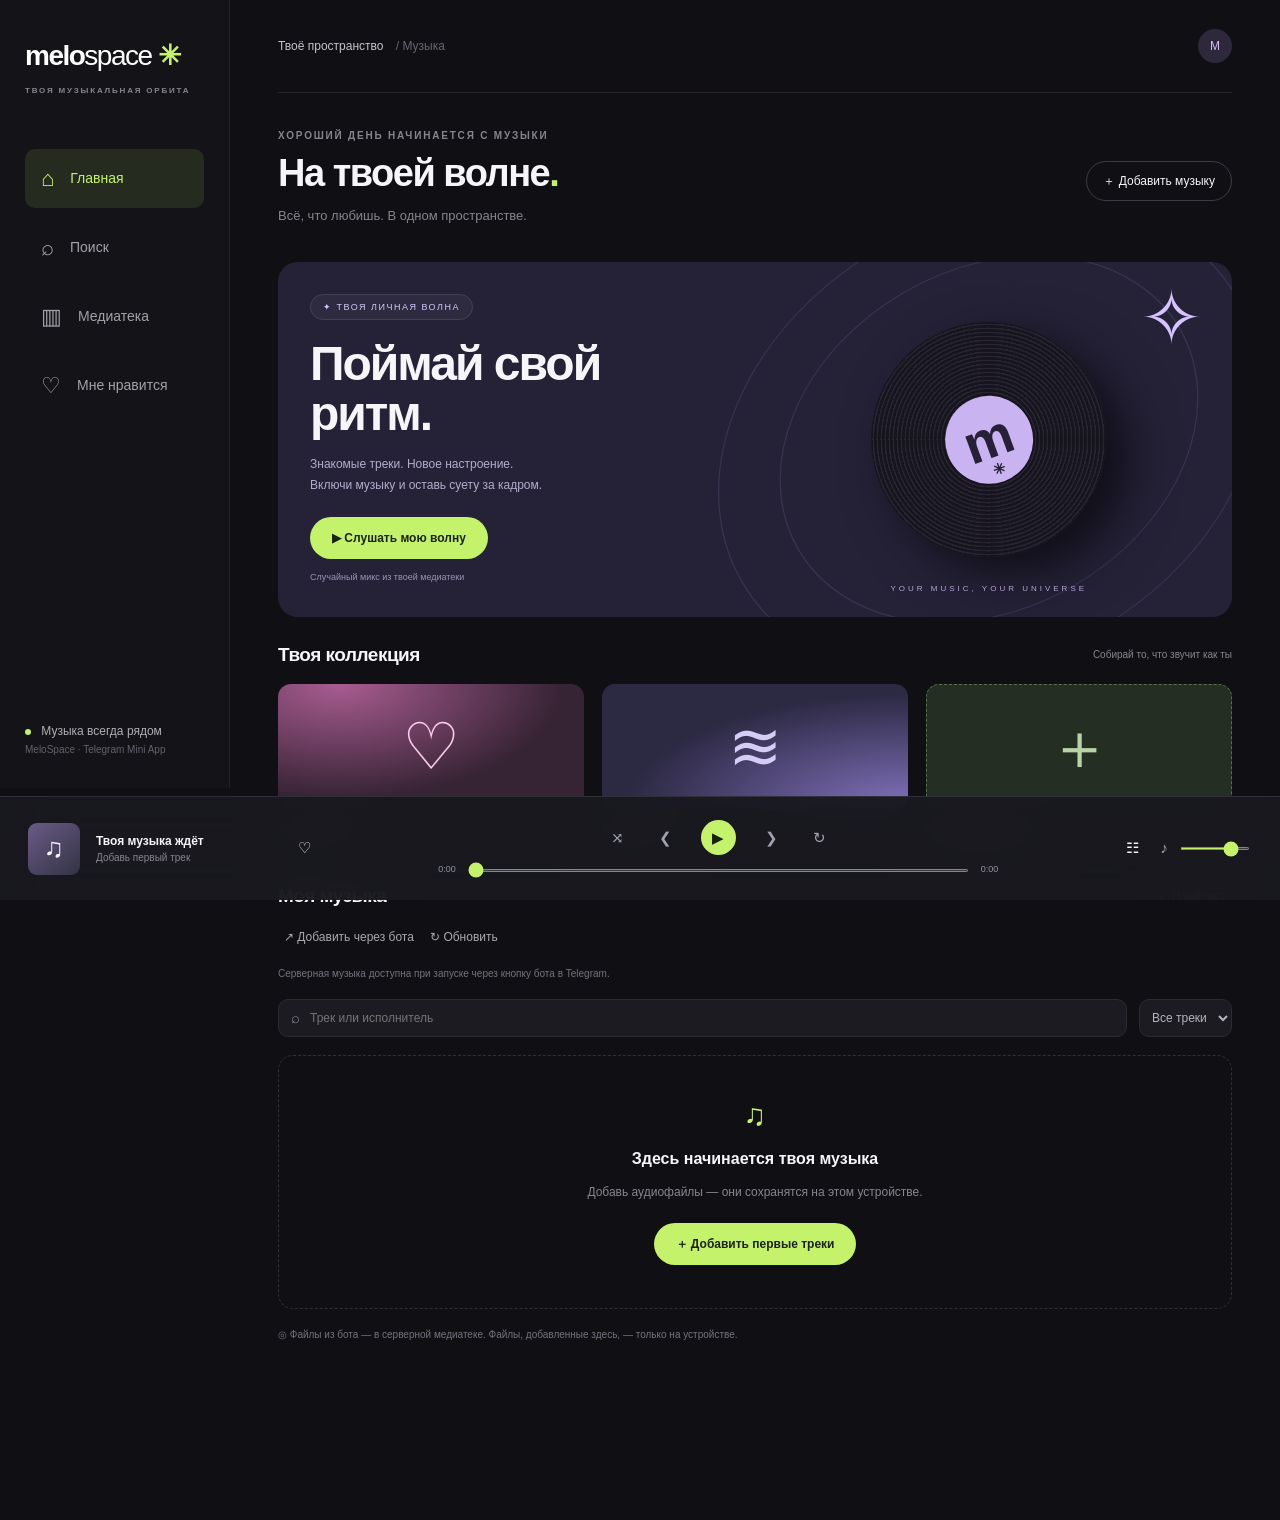
==== index.html @ 7e334933 "Synchronize Telegram music favorites and playlists across devices" ====
<!doctype html><html lang="ru"><head><meta charset="UTF-8"><meta name="viewport" content="width=device-width, initial-scale=1, viewport-fit=cover"><meta name="theme-color" content="#101014"><title>MeloSpace — твоя музыкальная орбита</title><link rel="stylesheet" href="style.css?v=2"><script src="https://telegram.org/js/telegram-web-app.js"></script></head><body>
<aside class="sidebar"><a class="logo" href="#">melo<span>space</span><i>✳</i></a><div class="label">ТВОЯ МУЗЫКАЛЬНАЯ ОРБИТА</div><nav><button data-view="home" class="selected">⌂ <span>Главная</span></button><button data-view="search">⌕ <span>Поиск</span></button><button data-view="library">▥ <span>Медиатека</span></button><button data-view="favorites">♡ <span>Мне нравится</span></button></nav><div class="side-bottom"><span class="status-dot"></span> Музыка всегда рядом<br><small>MeloSpace · Telegram Mini App</small></div></aside>
<main><header><div class="breadcrumb">Твоё пространство <span>/ Музыка</span></div><div class="avatar">M</div></header><section class="intro"><div><div class="label">ХОРОШИЙ ДЕНЬ НАЧИНАЕТСЯ С МУЗЫКИ</div><h1 id="heading">На твоей волне<span>.</span></h1><p id="subtitle">Всё, что любишь. В одном пространстве.</p></div><label class="upload file-picker">＋ Добавить музыку<input type="file" id="files" data-audio-input multiple aria-label="Добавить аудиофайлы"></label></section>
<section id="home"><div class="hero"><div class="hero-copy"><span class="pill">✦ ТВОЯ ЛИЧНАЯ ВОЛНА</span><h2>Поймай свой<br>ритм.</h2><p>Знакомые треки. Новое настроение.<br>Включи музыку и оставь суету за кадром.</p><button id="wave" class="primary">▶ Слушать мою волну</button><small>Случайный микс из твоей медиатеки</small></div><div class="orbit"><div class="ring r1"></div><div class="ring r2"></div><div class="vinyl"><div class="vinyl-label">m<span>✳</span></div></div><span class="spark">✧</span><span class="orbit-text">YOUR MUSIC, YOUR UNIVERSE</span></div></div><div class="section-heading"><h2>Твоя коллекция</h2><span>Собирай то, что звучит как ты</span></div><div class="collections"><button class="collection pink" data-view="favorites"><div class="art">♡</div><b>Мне нравится</b><small id="favCount">0 треков</small></button><button class="collection purple" data-view="library"><div class="art">≋</div><b>Моя музыка</b><small id="totalCount">0 треков</small></button><button class="collection green" id="playlistNew"><div class="art">＋</div><b>Новый плейлист</b><small>Создай своё настроение</small></button></div></section>
<section class="music-section"><div class="section-heading"><h2 id="listHeading">Моя музыка</h2><button id="newPlaylist" class="text-btn">＋ Плейлист</button></div><div class="cloud-tools"><button id="botUpload" class="text-btn">↗ Добавить через бота</button> <button id="cloudRefresh" class="text-btn">↻ Обновить</button><button id="cloudImport" class="text-btn" hidden>Перенести старые коллекции с устройства</button><p id="cloudStatus" class="local-note" role="status">Подключаем серверную медиатеку…</p></div><div class="filters"><div class="search-box">⌕ <input id="search" type="search" placeholder="Трек или исполнитель" aria-label="Поиск музыки"></div><select id="filter" aria-label="Выбрать плейлист"><option value="all">Все треки</option></select></div><div id="tracks"></div><div id="empty" class="empty"><div>♫</div><h3>Здесь начинается твоя музыка</h3><p>Добавь аудиофайлы — они сохранятся на этом устройстве.<br>Любимые треки будут ждать тебя при следующем входе.</p><label id="emptyUpload" class="primary file-picker">＋ Добавить первые треки<input type="file" id="emptyFiles" data-audio-input multiple aria-label="Добавить первые аудиофайлы"></label></div><p class="local-note">◎ Файлы из бота — в серверной медиатеке. Файлы, добавленные здесь, — только на устройстве.</p></section></main>
<footer class="player"><button id="nowCover" class="now-cover" aria-label="Открыть очередь">♫</button><div class="now-meta"><b id="nowTitle">Твоя музыка ждёт</b><small id="nowArtist">Добавь первый трек</small></div><button id="nowFav" aria-label="В избранное">♡</button><div class="playback"><div class="controls"><button id="shuffle" aria-label="Случайный порядок" aria-pressed="false">⤨</button><button id="prev" aria-label="Предыдущий трек">❮</button><button class="play" id="play" aria-label="Воспроизвести">▶</button><button id="next" aria-label="Следующий трек">❯</button><button id="repeat" aria-label="Повтор трека" aria-pressed="false">↻</button></div><div class="timeline"><span id="elapsed">0:00</span><input id="seek" type="range" min="0" max="1000" value="0" aria-label="Перемотка"><span id="duration">0:00</span></div></div><button id="queueBtn" aria-label="Очередь">☷</button><label class="volume">♪ <input id="volume" type="range" min="0" max="1" step="0.01" value="0.8" aria-label="Громкость"></label><audio id="audio" preload="metadata"></audio></footer>
<nav class="mobile-nav"><button data-view="home" class="selected">⌂<small>Главная</small></button><button data-view="search">⌕<small>Поиск</small></button><button data-view="library">▥<small>Медиатека</small></button><button data-view="favorites">♡<small>Любимое</small></button></nav>
<dialog id="playlistDialog"><form id="playlistForm"><button type="button" class="close" data-close="playlistDialog" aria-label="Закрыть">×</button><span class="label">ТВОЁ НАСТРОЕНИЕ</span><h2>Новый плейлист</h2><input id="playlistName" placeholder="Например, Ночные прогулки" maxlength="60" required><button class="primary">Создать плейлист</button></form></dialog><dialog id="queueDialog"><button class="close" data-close="queueDialog" aria-label="Закрыть">×</button><h2>Далее в очереди</h2><div id="queueList"></div></dialog><div id="toast" role="status" hidden></div><script src="app.js?v=5"></script></body></html>
---- style.css ----
:root{color-scheme:dark;--bg:#101014;--muted:#85858e;--accent:#c4f36b}*{box-sizing:border-box}body{margin:0;background:var(--bg);color:#f6f5f7;font:15px/1.5 -apple-system,BlinkMacSystemFont,'Segoe UI',sans-serif}button,input,select{font:inherit}button,a,label.upload{ -webkit-tap-highlight-color:transparent}button{cursor:pointer;color:inherit;border:0;background:none}button:focus-visible,a:focus-visible,input:focus-visible,select:focus-visible{outline:2px solid var(--accent);outline-offset:4px}button:hover{filter:brightness(1.18)}.sidebar{position:fixed;inset:0 auto 112px 0;width:230px;padding:35px 25px;background:#141418;border-right:1px solid #242429}.logo{font-size:28px;font-weight:800;letter-spacing:-1.5px;color:#fff;text-decoration:none}.logo span{font-weight:400}.logo i{color:var(--accent);font-style:normal;margin-left:6px}.label{font-size:10px;letter-spacing:1.8px;color:var(--muted);font-weight:600}.sidebar>.label{font-size:8px;margin-top:8px}.sidebar nav{margin-top:52px;display:grid;gap:10px}.sidebar nav button{text-align:left;display:flex;align-items:center;gap:16px;padding:13px 16px;border-radius:10px;color:#a2a2aa;font-size:22px}.sidebar nav button span{font-size:14px}.sidebar nav button.selected{background:#262b20;color:var(--accent)}.side-bottom{position:absolute;bottom:30px;font-size:12px;color:#afafb6}.side-bottom small{color:#62626d;font-size:10px}.status-dot{display:inline-block;width:6px;height:6px;border-radius:50%;background:var(--accent);margin-right:7px}main{margin-left:230px;padding:0 48px 160px;max-width:1550px}header{height:93px;display:flex;align-items:center;justify-content:space-between;border-bottom:1px solid #25252b}.breadcrumb{font-size:12px;color:#c4c4cc}.breadcrumb span{color:#666672;margin-left:9px}.avatar{display:grid;place-items:center;background:#2e283c;color:#dbbdf6;width:34px;height:34px;border-radius:50%;font-size:12px}.intro{display:flex;justify-content:space-between;align-items:center;margin:35px 0 28px}h1{font-size:38px;letter-spacing:-1.5px;margin:8px 0 5px;line-height:1.2}h1 span{color:var(--accent)}p{color:var(--muted)}.intro p{margin:9px 0;font-size:13px}.upload{padding:10px 16px;border:1px solid #3c3c45;border-radius:24px;font-size:12px;cursor:pointer;white-space:nowrap}.hero{min-height:325px;border-radius:20px;background:#252238;position:relative;overflow:hidden;display:flex}.hero-copy{padding:32px;position:relative;z-index:1}.pill{font-size:9px;letter-spacing:1.5px;color:#d3c7f8;background:#ffffff0a;border:1px solid #ffffff19;border-radius:20px;padding:7px 12px}h2{font-size:21px;letter-spacing:-.5px}.hero h2{font-size:48px;line-height:1.05;margin:22px 0 15px;letter-spacing:-2px}.hero p{font-size:12px;line-height:1.7;color:#b3adcb;margin-bottom:22px}.primary{border-radius:24px;background:var(--accent);color:#1b2211;padding:12px 22px;font-size:12px;font-weight:700}.hero small{display:block;margin-top:12px;font-size:9px;color:#9b94b1}.orbit{position:absolute;right:3%;top:0;height:100%;width:45%;display:grid;place-items:center}.ring{position:absolute;width:340px;height:340px;border:1px solid #b5a6dd22;border-radius:50%;transform:rotate(-30deg) scaleX(1.3)}.r2{width:440px;height:440px}.vinyl{width:235px;height:235px;border-radius:50%;background:repeating-radial-gradient(circle,#16151d 0 2px,#282433 3px 4px);box-shadow:15px 24px 50px #0009;display:grid;place-items:center;transform:rotate(-20deg)}.vinyl-label{background:#c9b4f1;width:88px;height:88px;border-radius:50%;color:#272036;font-size:55px;display:grid;place-items:center;font-weight:800;position:relative}.vinyl-label span{position:absolute;font-size:15px;bottom:1px}.spark{position:absolute;font-size:75px;right:0;top:0;color:#d7c4ff}.orbit-text{position:absolute;bottom:22px;font-size:8px;letter-spacing:3px;color:#b6a5d4}.section-heading{display:flex;justify-content:space-between;align-items:center;margin:24px 0 15px}.section-heading h2{margin:0;font-size:19px}.section-heading>span{font-size:10px;color:var(--muted)}.collections{display:grid;grid-template-columns:repeat(3,1fr);gap:18px}.collection{text-align:left;padding:0}.art{height:125px;border-radius:13px;display:grid;place-items:center;font-size:65px;margin-bottom:10px;overflow:hidden;position:relative}.pink .art{background:radial-gradient(ellipse at 20% 0%,#a85c91,transparent 65%),#362334;color:#f9cce7}.purple .art{background:radial-gradient(ellipse at 100% 100%,#8272be,transparent 65%),#2c2943;color:#d6cdf7}.green .art{background:#242e23;color:#b9d3a5;border:1px dashed #59724a}.collection b,.collection small{display:block}.collection b{font-size:13px}.collection small{color:var(--muted);font-size:10px;margin-top:4px}.filters{display:flex;gap:12px;margin:18px 0}.search-box{display:flex;align-items:center;gap:8px;background:#1b1b21;border:1px solid #2b2b33;border-radius:10px;padding:7px 12px;flex:1;color:#858590}.search-box input{background:none;border:0;color:#fff;width:100%;outline:none;font-size:12px}select{background:#1b1b21;border:1px solid #2b2b33;border-radius:10px;padding:8px;color:#b4b4be;font-size:12px;max-width:180px}.track{display:flex;gap:13px;align-items:center;padding:10px 7px;border-bottom:1px solid #ffffff07}.track.active{background:#c4f30b09;border-radius:10px}.track.active .track-title{color:var(--accent)}.cover{width:40px;height:40px;border-radius:8px;background:linear-gradient(135deg,#655280,#333540);display:grid;place-items:center;flex-shrink:0}.track-info{flex:1;min-width:0;text-align:left}.track-title{display:block;white-space:nowrap;text-overflow:ellipsis;overflow:hidden;font-size:13px}.track-info small{font-size:11px;color:var(--muted)}.track button{padding:5px}.track select{max-width:120px;font-size:10px}.liked{color:var(--accent)!important}.empty{text-align:center;padding:36px 10px;border:1px dashed #303039;border-radius:15px;margin-top:15px}.empty>div{font-size:30px;color:var(--accent)}.empty h3{font-size:16px;margin:10px 0}.empty p{font-size:12px}.empty .primary{margin-top:10px}.local-note{font-size:10px;color:#73737f;margin:18px 0}.text-btn{font-size:12px;color:#aaa}.player{position:fixed;bottom:0;left:0;right:0;min-height:104px;background:#19191fef;backdrop-filter:blur(20px);border-top:1px solid #303038;display:flex;align-items:center;gap:16px;padding:15px 28px;z-index:5}.now-cover{width:52px;height:52px;background:linear-gradient(140deg,#6b5b87,#323344);border-radius:9px;font-size:27px}.now-meta{width:180px;min-width:0}.now-meta b,.now-meta small{display:block;white-space:nowrap;overflow:hidden;text-overflow:ellipsis}.now-meta b{font-size:12px}.now-meta small{font-size:10px;color:var(--muted)}.playback{max-width:560px;flex:1;margin:auto}.controls{display:flex;align-items:center;justify-content:center;gap:23px}.controls button{color:#a1a1ae}.controls .play{width:35px;height:35px;border-radius:50%;background:var(--accent);color:#17200c;font-size:15px}.timeline{display:flex;gap:10px;align-items:center;margin-top:8px;font-size:9px;color:#93939f}input[type=range]{accent-color:var(--accent);height:3px;cursor:pointer}.timeline input{flex:1;width:100%}.volume{display:flex;gap:10px;align-items:center;color:#aaa}.volume input{width:70px}.mobile-nav{display:none}dialog{border:1px solid #41414b;border-radius:20px;padding:30px;background:#202027;color:#fff;width:min(440px,90vw)}dialog::backdrop{background:#0009;backdrop-filter:blur(5px)}dialog input{background:#141419;border:1px solid #444451;color:#fff;padding:13px;border-radius:10px;width:100%;margin:5px 0 22px}dialog .primary{width:100%}.close{position:absolute;right:14px;top:10px;font-size:25px}#queueList{max-height:55vh;overflow:auto}#toast{position:fixed;bottom:125px;left:50%;transform:translateX(-50%);border:1px solid #4d4d5c;background:#30303b;padding:12px 20px;border-radius:12px;z-index:20;font-size:12px;width:max-content;max-width:90vw} [hidden]{display:none!important}
@media(min-width:1400px){main{margin:auto;padding-left:280px}}@media(max-width:1050px){.sidebar{width:190px;padding:28px 18px}main{margin-left:190px;padding:0 28px 150px}.volume{display:none}.now-meta{width:145px}.orbit{right:-3%}.vinyl{width:190px;height:190px}.hero-copy{padding:27px}.hero h2{font-size:42px}.section-heading>span{display:none}}
@media(max-width:700px){.sidebar{display:none}main{margin:0;padding:0 20px 205px}header{height:65px}.breadcrumb{font-size:11px}.intro{margin:27px 0 23px;flex-wrap:wrap;gap:15px}.intro .label{font-size:8px;letter-spacing:1px}h1{font-size:32px}.intro p{font-size:12px}.upload{font-size:11px;padding:8px 14px}.hero{min-height:310px}.hero-copy{padding:24px;max-width:80%}.hero h2{font-size:42px}.hero p{font-size:11px;max-width:210px}.orbit{right:-65px;top:4px;width:55%;opacity:.6}.vinyl{width:165px;height:165px}.vinyl-label{width:65px;height:65px;font-size:42px}.ring{width:245px;height:245px}.r2{width:310px;height:310px}.spark{font-size:50px;right:30px}.orbit-text{display:none}.collections{gap:12px}.art{height:100px;font-size:49px}.collection b{font-size:11px}.collection small{font-size:9px}.section-heading h2{font-size:18px}.player{bottom:calc(60px + env(safe-area-inset-bottom));min-height:78px;padding:10px 15px;gap:10px;flex-wrap:wrap}.now-cover{width:41px;height:41px;font-size:23px}.now-meta{flex:1;width:auto}.playback{flex:0;margin:0}.controls{gap:0}.controls #prev,.controls #shuffle,.controls #repeat{display:none}.controls #next{padding-left:14px}.timeline{position:absolute;bottom:2px;left:0;right:0;margin:0}.timeline span{display:none}.timeline input{margin:0;height:2px}.mobile-nav{display:flex;position:fixed;bottom:0;left:0;right:0;height:calc(60px + env(safe-area-inset-bottom));padding-bottom:env(safe-area-inset-bottom);background:#141418;z-index:6;justify-content:space-around;border-top:1px solid #303038}.mobile-nav button{font-size:23px;color:#7e7e8a;flex:1;line-height:1.1}.mobile-nav small{display:block;font-size:9px;margin-top:5px}.mobile-nav .selected{color:var(--accent)}#queueBtn{font-size:23px}#toast{bottom:155px}.track select{width:75px}.track{gap:9px}.track-title{font-size:12px}.track-info small{font-size:10px}.filters select{max-width:130px}.local-note{font-size:9px}}

/* Native file controls stay interactive inside Telegram WebViews. */
.file-picker{position:relative;display:inline-block;overflow:hidden;cursor:pointer}.file-picker input[type=file]{position:absolute;inset:0;width:100%;height:100%;opacity:0;cursor:pointer;z-index:2;margin:0}.file-picker:focus-within{outline:2px solid var(--accent);outline-offset:4px}
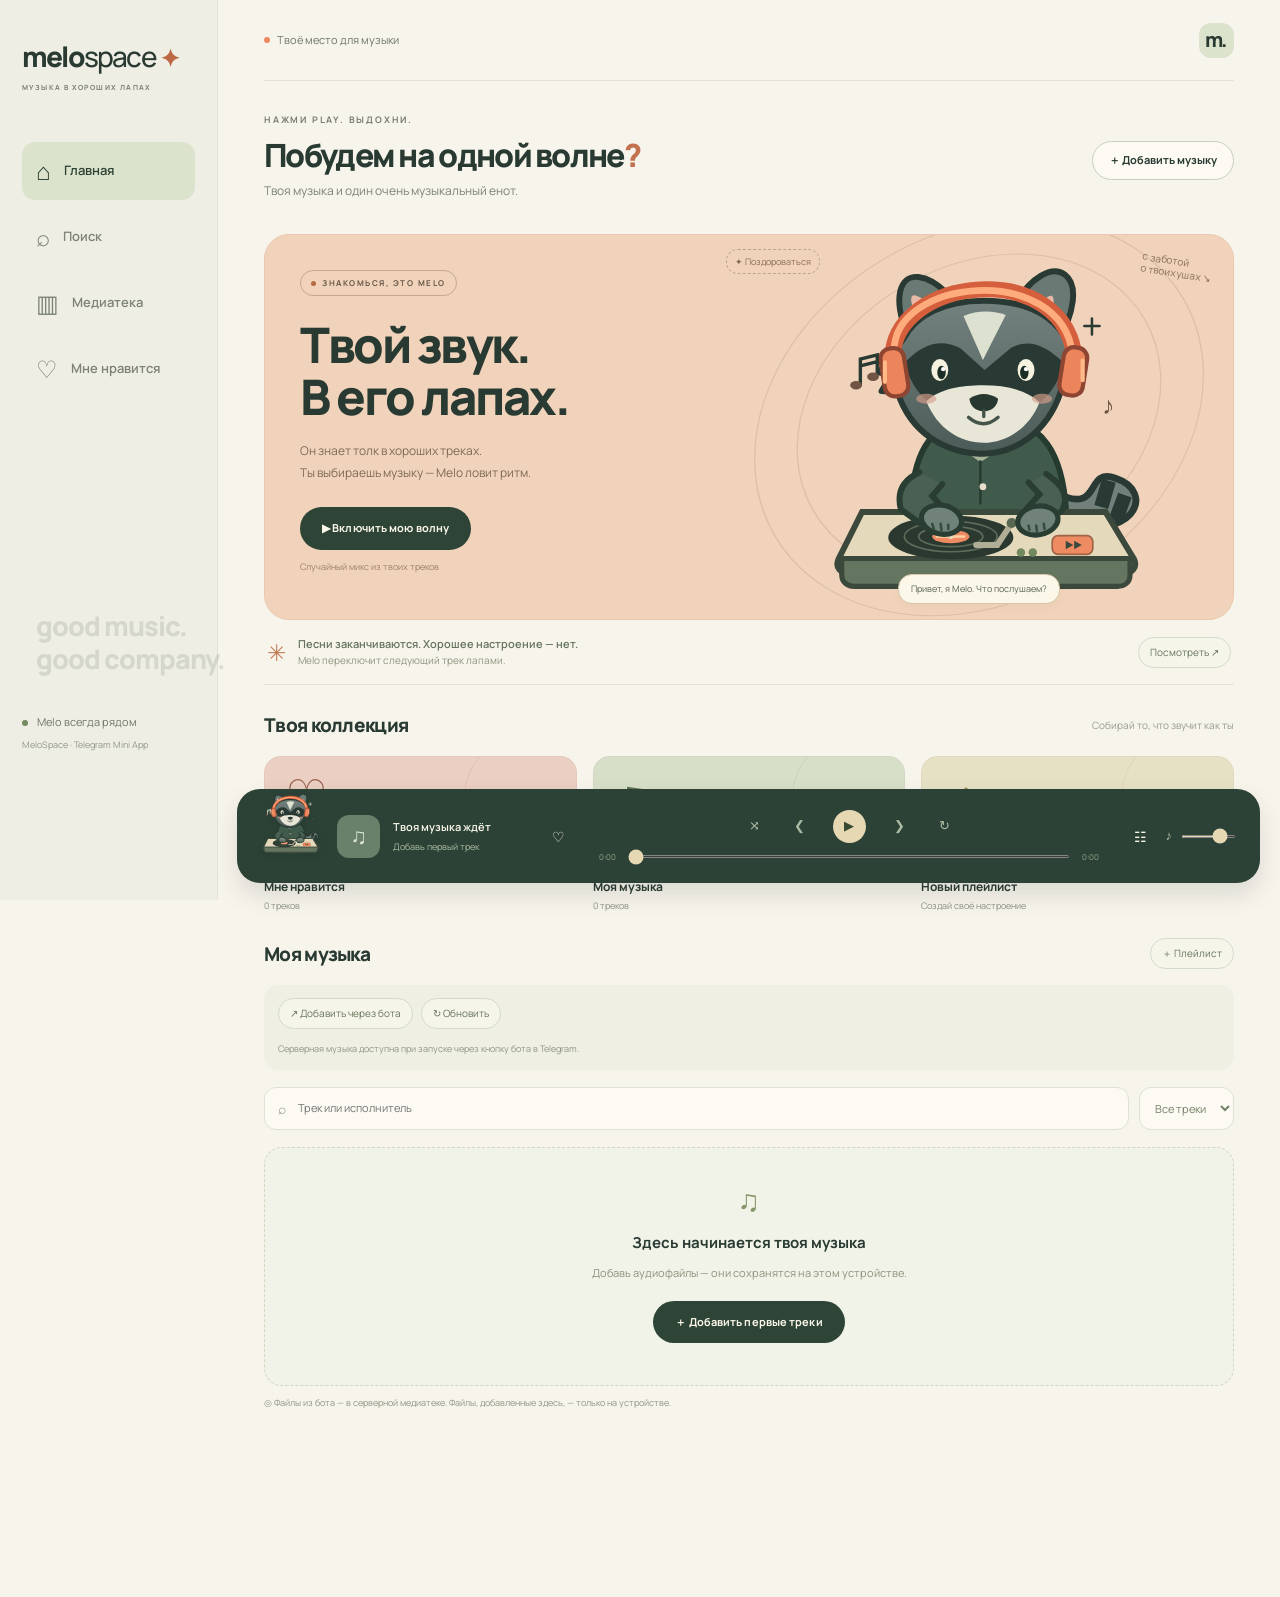
==== commit 543cb814: "Redesign MeloSpace with animated Melo raccoon and paw-controlled track transitions" ====
--- a/index.html
+++ b/index.html
@@ -1,8 +1,60 @@
-<!doctype html><html lang="ru"><head><meta charset="UTF-8"><meta name="viewport" content="width=device-width, initial-scale=1, viewport-fit=cover"><meta name="theme-color" content="#101014"><title>MeloSpace — твоя музыкальная орбита</title><link rel="stylesheet" href="style.css?v=2"><script src="https://telegram.org/js/telegram-web-app.js"></script></head><body>
-<aside class="sidebar"><a class="logo" href="#">melo<span>space</span><i>✳</i></a><div class="label">ТВОЯ МУЗЫКАЛЬНАЯ ОРБИТА</div><nav><button data-view="home" class="selected">⌂ <span>Главная</span></button><button data-view="search">⌕ <span>Поиск</span></button><button data-view="library">▥ <span>Медиатека</span></button><button data-view="favorites">♡ <span>Мне нравится</span></button></nav><div class="side-bottom"><span class="status-dot"></span> Музыка всегда рядом<br><small>MeloSpace · Telegram Mini App</small></div></aside>
-<main><header><div class="breadcrumb">Твоё пространство <span>/ Музыка</span></div><div class="avatar">M</div></header><section class="intro"><div><div class="label">ХОРОШИЙ ДЕНЬ НАЧИНАЕТСЯ С МУЗЫКИ</div><h1 id="heading">На твоей волне<span>.</span></h1><p id="subtitle">Всё, что любишь. В одном пространстве.</p></div><label class="upload file-picker">＋ Добавить музыку<input type="file" id="files" data-audio-input multiple aria-label="Добавить аудиофайлы"></label></section>
-<section id="home"><div class="hero"><div class="hero-copy"><span class="pill">✦ ТВОЯ ЛИЧНАЯ ВОЛНА</span><h2>Поймай свой<br>ритм.</h2><p>Знакомые треки. Новое настроение.<br>Включи музыку и оставь суету за кадром.</p><button id="wave" class="primary">▶ Слушать мою волну</button><small>Случайный микс из твоей медиатеки</small></div><div class="orbit"><div class="ring r1"></div><div class="ring r2"></div><div class="vinyl"><div class="vinyl-label">m<span>✳</span></div></div><span class="spark">✧</span><span class="orbit-text">YOUR MUSIC, YOUR UNIVERSE</span></div></div><div class="section-heading"><h2>Твоя коллекция</h2><span>Собирай то, что звучит как ты</span></div><div class="collections"><button class="collection pink" data-view="favorites"><div class="art">♡</div><b>Мне нравится</b><small id="favCount">0 треков</small></button><button class="collection purple" data-view="library"><div class="art">≋</div><b>Моя музыка</b><small id="totalCount">0 треков</small></button><button class="collection green" id="playlistNew"><div class="art">＋</div><b>Новый плейлист</b><small>Создай своё настроение</small></button></div></section>
+<!doctype html><html lang="ru"><head><meta charset="UTF-8"><meta name="viewport" content="width=device-width, initial-scale=1, viewport-fit=cover"><meta name="theme-color" content="#f7f4ec"><title>MeloSpace — музыка с Melo</title><link rel="stylesheet" href="style.css?v=6"><script src="https://telegram.org/js/telegram-web-app.js"></script></head><body>
+<aside class="sidebar"><a class="logo" href="#">melo<span>space</span><i>✦</i></a><div class="label">МУЗЫКА В ХОРОШИХ ЛАПАХ</div><nav><button data-view="home" class="selected">⌂ <span>Главная</span></button><button data-view="search">⌕ <span>Поиск</span></button><button data-view="library">▥ <span>Медиатека</span></button><button data-view="favorites">♡ <span>Мне нравится</span></button></nav><div class="side-bottom"><span class="status-dot"></span> Melo всегда рядом<br><small>MeloSpace · Telegram Mini App</small></div></aside>
+<main><header><div class="breadcrumb"><span class="header-dot"></span> Твоё место для музыки</div><div class="avatar" title="MeloSpace">m.</div></header><section class="intro"><div><div class="label">НАЖМИ PLAY. ВЫДОХНИ.</div><h1 id="heading">Побудем на одной волне<span>?</span></h1><p id="subtitle">Твоя музыка и один очень музыкальный енот.</p></div><label class="upload file-picker">＋ Добавить музыку<input type="file" id="files" data-audio-input multiple aria-label="Добавить аудиофайлы"></label></section>
+<section id="home"><div class="hero"><div class="hero-copy"><span class="pill"><span class="live-dot"></span> ЗНАКОМЬСЯ, ЭТО MELO</span><h2>Твой звук.<br>В его лапах.</h2><p>Он знает толк в хороших треках.<br>Ты выбираешь музыку — Melo ловит ритм.</p><button id="wave" class="primary">▶ Включить мою волну</button><small>Случайный микс из твоих треков</small></div><div class="melo-scene"><div class="scene-orbit orbit-one"></div><div class="scene-orbit orbit-two"></div><span class="scene-sticker">с заботой<br>о твоих ушах ↘</span><svg xmlns="http://www.w3.org/2000/svg" viewBox="0 0 480 420" class="melo-illustration" role="img" aria-label="Енот Melo в наушниках за музыкальным пультом">
+<defs><linearGradient id="meloCoat" x2="0" y2="1"><stop stop-color="#74827f"/><stop offset="1" stop-color="#4b5b58"/></linearGradient></defs>
+<ellipse cx="254" cy="388" rx="168" ry="16" fill="#c8997c" opacity=".24"/>
+<g class="melo-tail"><path d="M329 320C423 350 450 286 401 270C362 256 388 318 326 285" fill="#71807b" stroke="#293a35" stroke-width="8"/><path d="M393 273l-9 31m28-14l-11 30m-21-10l-3 23" stroke="#293a35" stroke-width="17"/></g>
+<path d="M159 323c-2-77 19-125 85-126 73-1 98 46 99 129" fill="#405b4c" stroke="#263b30" stroke-width="7"/><path d="M208 224l33 24 39-26" fill="none" stroke="#a6b49a" stroke-width="5"/><path d="M241 249v52" stroke="#263b30" stroke-width="3"/><circle cx="244" cy="280" r="4" fill="#e7dfcb"/>
+<g class="melo-head">
+<path d="M160 112c-27-56-13-83 8-80 26 3 48 37 48 37m64-1c19-36 46-50 61-39 16 12 12 45-10 83" fill="#697a74" stroke="#293a35" stroke-width="7"/><path d="M169 86c-14-28-11-34-4-32 10 3 19 12 25 24m111 0c13-20 24-28 26-22 3 9-3 24-9 35" fill="#e8b9a7"/>
+<path d="M150 105c15-28 48-45 95-45 51 0 84 18 100 50l16 34-16 3 12 19-21 2c-17 50-55 72-91 73-47 0-87-26-102-73l-19-1 12-20-15-2z" fill="url(#meloCoat)" stroke="#293a35" stroke-width="7" stroke-linejoin="round"/>
+<path d="M151 134c20-22 42-30 66-18l29 26 31-26c21-12 42-3 63 18-12 43-42 66-95 67-49 0-81-23-94-67" fill="#293a35"/>
+<path d="M221 78l23 52 27-53c-14-6-34-6-50 1" fill="#dde1cf"/>
+<path d="M177 179c16-15 41-19 67-19s51 5 67 20c-12 31-40 48-66 48-29 0-55-17-68-49" fill="#e7e6d7"/>
+<g class="melo-eyes"><ellipse cx="193" cy="142" rx="10" ry="13" fill="#f5f2df"/><ellipse cx="295" cy="142" rx="10" ry="13" fill="#f5f2df"/><ellipse cx="195" cy="145" rx="5" ry="8" fill="#1c2d26"/><ellipse cx="293" cy="145" rx="5" ry="8" fill="#1c2d26"/><circle cx="197" cy="141" r="2.5" fill="white"/><circle cx="295" cy="141" r="2.5" fill="white"/></g>
+<path d="M228 176q17-11 34 0-2 14-17 15-15-1-17-15" fill="#263830"/><path d="M245 190v7m-18 1q18 15 35 0" fill="none" stroke="#46554b" stroke-width="4" stroke-linecap="round"/><ellipse cx="177" cy="176" rx="12" ry="6" fill="#d79e8b" opacity=".65"/><ellipse cx="314" cy="176" rx="12" ry="6" fill="#d79e8b" opacity=".65"/>
+<path d="M137 133c-5-104 209-126 216 0" fill="none" stroke="#d55e3c" stroke-width="19"/><path d="M139 123c-5-91 198-109 211 0" fill="none" stroke="#ffac7d" stroke-width="8"/><rect x="125" y="116" width="28" height="57" rx="12" fill="#ec855b" stroke="#8e4532" stroke-width="5" transform="rotate(-9 140 143)"/><rect x="337" y="115" width="28" height="57" rx="12" fill="#ec855b" stroke="#8e4532" stroke-width="5" transform="rotate(9 350 143)"/>
+<path d="M128 133v23m234-25v23" stroke="#ffba87" stroke-width="5" stroke-linecap="round"/>
+</g>
+<path d="M101 310h288l34 56c4 9-2 17-14 17H87c-12 0-18-8-14-17z" fill="#e5d9bb" stroke="#3b493c" stroke-width="7"/>
+<path d="M77 365h341v20c0 8-6 13-15 13H92c-8 0-15-5-15-13z" fill="#647660" stroke="#3b493c" stroke-width="6"/>
+<ellipse cx="206" cy="340" rx="74" ry="26" fill="#2a3830"/><ellipse cx="206" cy="339" rx="55" ry="18" fill="none" stroke="#5d6d5a" stroke-width="2"/><ellipse cx="206" cy="339" rx="38" ry="12" fill="none" stroke="#5d6d5a" stroke-width="2"/><g class="melo-record"><ellipse cx="206" cy="339" rx="22" ry="8" fill="#ee8b63"/><path d="M188 339h35" stroke="#ffd0a1" stroke-width="3"/><circle cx="206" cy="339" r="3" fill="#e5d9bb"/></g>
+<path d="M277 325l-16 24h-25" stroke="#b2ad95" stroke-width="7" fill="none" stroke-linecap="round"/><circle cx="278" cy="323" r="6" fill="#596951"/>
+<g class="melo-deck-button"><rect x="326" y="338" width="48" height="22" rx="7" fill="#ee8b63" stroke="#9d6445" stroke-width="2"/><path d="M342 344l9 5-9 5zm10 0l9 5-9 5z" fill="#3b493c"/></g>
+<circle cx="303" cy="358" r="5" fill="#71895d"/><circle cx="289" cy="358" r="5" fill="#71895d"/>
+<g class="melo-paw melo-paw-left"><path d="M169 263q-30 14-22 44l31 22 26-16-20-22 12-14" fill="#4a6054" stroke="#293d32" stroke-width="7" stroke-linecap="round"/><ellipse cx="195" cy="319" rx="24" ry="17" transform="rotate(12 195 319)" fill="#71827a" stroke="#293d32" stroke-width="6"/><path d="M184 324l2 6m8-6l1 8m8-7v5" stroke="#374b3e" stroke-width="3" stroke-linecap="round"/></g>
+<g class="melo-paw melo-paw-right"><path d="M319 265q32 21 18 44l-21 14-21-16 16-18-13-14" fill="#4a6054" stroke="#293d32" stroke-width="7" stroke-linecap="round"/><ellipse cx="309" cy="320" rx="24" ry="17" transform="rotate(-10 309 320)" fill="#71827a" stroke="#293d32" stroke-width="6"/><path d="M298 326l1 5m8-5l1 7m8-9l1 6" stroke="#374b3e" stroke-width="3" stroke-linecap="round"/></g>
+<g class="melo-notes" fill="#715544"><path d="M99 159v-30l20-5v24m-20-11l20-5" fill="none" stroke="currentColor" stroke-width="4"/><ellipse cx="94" cy="160" rx="7" ry="5"/><ellipse cx="114" cy="150" rx="7" ry="5"/><text x="385" y="194" font-size="29">♪</text><path d="M373 81v19m-9-10h18" stroke="currentColor" stroke-width="3" stroke-linecap="round"/></g>
+</svg>
+<div class="melo-speech" id="meloSpeech" role="status">Привет, я Melo. Что послушаем?</div><button class="meet-melo" id="meetMelo" aria-label="Познакомиться с Melo">✦ Поздороваться</button></div></div><div class="melo-tip"><span>✳</span><p><b>Песни заканчиваются. Хорошее настроение — нет.</b> Melo переключит следующий трек лапами.</p><button id="demoMelo" class="text-btn">Посмотреть ↗</button></div><div class="section-heading"><h2>Твоя коллекция</h2><span>Собирай то, что звучит как ты</span></div><div class="collections"><button class="collection pink" data-view="favorites"><div class="art"><span>♡</span><i>в самое сердечко</i></div><b>Мне нравится</b><small id="favCount">0 треков</small></button><button class="collection purple" data-view="library"><div class="art"><span>♫</span><i>твоя личная коллекция</i></div><b>Моя музыка</b><small id="totalCount">0 треков</small></button><button class="collection green" id="playlistNew"><div class="art"><span>＋</span><i>под любое настроение</i></div><b>Новый плейлист</b><small>Создай своё настроение</small></button></div></section>
 <section class="music-section"><div class="section-heading"><h2 id="listHeading">Моя музыка</h2><button id="newPlaylist" class="text-btn">＋ Плейлист</button></div><div class="cloud-tools"><button id="botUpload" class="text-btn">↗ Добавить через бота</button> <button id="cloudRefresh" class="text-btn">↻ Обновить</button><button id="cloudImport" class="text-btn" hidden>Перенести старые коллекции с устройства</button><p id="cloudStatus" class="local-note" role="status">Подключаем серверную медиатеку…</p></div><div class="filters"><div class="search-box">⌕ <input id="search" type="search" placeholder="Трек или исполнитель" aria-label="Поиск музыки"></div><select id="filter" aria-label="Выбрать плейлист"><option value="all">Все треки</option></select></div><div id="tracks"></div><div id="empty" class="empty"><div>♫</div><h3>Здесь начинается твоя музыка</h3><p>Добавь аудиофайлы — они сохранятся на этом устройстве.<br>Любимые треки будут ждать тебя при следующем входе.</p><label id="emptyUpload" class="primary file-picker">＋ Добавить первые треки<input type="file" id="emptyFiles" data-audio-input multiple aria-label="Добавить первые аудиофайлы"></label></div><p class="local-note">◎ Файлы из бота — в серверной медиатеке. Файлы, добавленные здесь, — только на устройстве.</p></section></main>
-<footer class="player"><button id="nowCover" class="now-cover" aria-label="Открыть очередь">♫</button><div class="now-meta"><b id="nowTitle">Твоя музыка ждёт</b><small id="nowArtist">Добавь первый трек</small></div><button id="nowFav" aria-label="В избранное">♡</button><div class="playback"><div class="controls"><button id="shuffle" aria-label="Случайный порядок" aria-pressed="false">⤨</button><button id="prev" aria-label="Предыдущий трек">❮</button><button class="play" id="play" aria-label="Воспроизвести">▶</button><button id="next" aria-label="Следующий трек">❯</button><button id="repeat" aria-label="Повтор трека" aria-pressed="false">↻</button></div><div class="timeline"><span id="elapsed">0:00</span><input id="seek" type="range" min="0" max="1000" value="0" aria-label="Перемотка"><span id="duration">0:00</span></div></div><button id="queueBtn" aria-label="Очередь">☷</button><label class="volume">♪ <input id="volume" type="range" min="0" max="1" step="0.01" value="0.8" aria-label="Громкость"></label><audio id="audio" preload="metadata"></audio></footer>
+<footer class="player"><div class="player-melo" aria-hidden="true"><svg xmlns="http://www.w3.org/2000/svg" viewBox="0 0 480 420" class="melo-illustration" role="img" aria-label="Енот Melo в наушниках за музыкальным пультом">
+<defs><linearGradient id="meloCoatMini" x2="0" y2="1"><stop stop-color="#74827f"/><stop offset="1" stop-color="#4b5b58"/></linearGradient></defs>
+<ellipse cx="254" cy="388" rx="168" ry="16" fill="#c8997c" opacity=".24"/>
+<g class="melo-tail"><path d="M329 320C423 350 450 286 401 270C362 256 388 318 326 285" fill="#71807b" stroke="#293a35" stroke-width="8"/><path d="M393 273l-9 31m28-14l-11 30m-21-10l-3 23" stroke="#293a35" stroke-width="17"/></g>
+<path d="M159 323c-2-77 19-125 85-126 73-1 98 46 99 129" fill="#405b4c" stroke="#263b30" stroke-width="7"/><path d="M208 224l33 24 39-26" fill="none" stroke="#a6b49a" stroke-width="5"/><path d="M241 249v52" stroke="#263b30" stroke-width="3"/><circle cx="244" cy="280" r="4" fill="#e7dfcb"/>
+<g class="melo-head">
+<path d="M160 112c-27-56-13-83 8-80 26 3 48 37 48 37m64-1c19-36 46-50 61-39 16 12 12 45-10 83" fill="#697a74" stroke="#293a35" stroke-width="7"/><path d="M169 86c-14-28-11-34-4-32 10 3 19 12 25 24m111 0c13-20 24-28 26-22 3 9-3 24-9 35" fill="#e8b9a7"/>
+<path d="M150 105c15-28 48-45 95-45 51 0 84 18 100 50l16 34-16 3 12 19-21 2c-17 50-55 72-91 73-47 0-87-26-102-73l-19-1 12-20-15-2z" fill="url(#meloCoatMini)" stroke="#293a35" stroke-width="7" stroke-linejoin="round"/>
+<path d="M151 134c20-22 42-30 66-18l29 26 31-26c21-12 42-3 63 18-12 43-42 66-95 67-49 0-81-23-94-67" fill="#293a35"/>
+<path d="M221 78l23 52 27-53c-14-6-34-6-50 1" fill="#dde1cf"/>
+<path d="M177 179c16-15 41-19 67-19s51 5 67 20c-12 31-40 48-66 48-29 0-55-17-68-49" fill="#e7e6d7"/>
+<g class="melo-eyes"><ellipse cx="193" cy="142" rx="10" ry="13" fill="#f5f2df"/><ellipse cx="295" cy="142" rx="10" ry="13" fill="#f5f2df"/><ellipse cx="195" cy="145" rx="5" ry="8" fill="#1c2d26"/><ellipse cx="293" cy="145" rx="5" ry="8" fill="#1c2d26"/><circle cx="197" cy="141" r="2.5" fill="white"/><circle cx="295" cy="141" r="2.5" fill="white"/></g>
+<path d="M228 176q17-11 34 0-2 14-17 15-15-1-17-15" fill="#263830"/><path d="M245 190v7m-18 1q18 15 35 0" fill="none" stroke="#46554b" stroke-width="4" stroke-linecap="round"/><ellipse cx="177" cy="176" rx="12" ry="6" fill="#d79e8b" opacity=".65"/><ellipse cx="314" cy="176" rx="12" ry="6" fill="#d79e8b" opacity=".65"/>
+<path d="M137 133c-5-104 209-126 216 0" fill="none" stroke="#d55e3c" stroke-width="19"/><path d="M139 123c-5-91 198-109 211 0" fill="none" stroke="#ffac7d" stroke-width="8"/><rect x="125" y="116" width="28" height="57" rx="12" fill="#ec855b" stroke="#8e4532" stroke-width="5" transform="rotate(-9 140 143)"/><rect x="337" y="115" width="28" height="57" rx="12" fill="#ec855b" stroke="#8e4532" stroke-width="5" transform="rotate(9 350 143)"/>
+<path d="M128 133v23m234-25v23" stroke="#ffba87" stroke-width="5" stroke-linecap="round"/>
+</g>
+<path d="M101 310h288l34 56c4 9-2 17-14 17H87c-12 0-18-8-14-17z" fill="#e5d9bb" stroke="#3b493c" stroke-width="7"/>
+<path d="M77 365h341v20c0 8-6 13-15 13H92c-8 0-15-5-15-13z" fill="#647660" stroke="#3b493c" stroke-width="6"/>
+<ellipse cx="206" cy="340" rx="74" ry="26" fill="#2a3830"/><ellipse cx="206" cy="339" rx="55" ry="18" fill="none" stroke="#5d6d5a" stroke-width="2"/><ellipse cx="206" cy="339" rx="38" ry="12" fill="none" stroke="#5d6d5a" stroke-width="2"/><g class="melo-record"><ellipse cx="206" cy="339" rx="22" ry="8" fill="#ee8b63"/><path d="M188 339h35" stroke="#ffd0a1" stroke-width="3"/><circle cx="206" cy="339" r="3" fill="#e5d9bb"/></g>
+<path d="M277 325l-16 24h-25" stroke="#b2ad95" stroke-width="7" fill="none" stroke-linecap="round"/><circle cx="278" cy="323" r="6" fill="#596951"/>
+<g class="melo-deck-button"><rect x="326" y="338" width="48" height="22" rx="7" fill="#ee8b63" stroke="#9d6445" stroke-width="2"/><path d="M342 344l9 5-9 5zm10 0l9 5-9 5z" fill="#3b493c"/></g>
+<circle cx="303" cy="358" r="5" fill="#71895d"/><circle cx="289" cy="358" r="5" fill="#71895d"/>
+<g class="melo-paw melo-paw-left"><path d="M169 263q-30 14-22 44l31 22 26-16-20-22 12-14" fill="#4a6054" stroke="#293d32" stroke-width="7" stroke-linecap="round"/><ellipse cx="195" cy="319" rx="24" ry="17" transform="rotate(12 195 319)" fill="#71827a" stroke="#293d32" stroke-width="6"/><path d="M184 324l2 6m8-6l1 8m8-7v5" stroke="#374b3e" stroke-width="3" stroke-linecap="round"/></g>
+<g class="melo-paw melo-paw-right"><path d="M319 265q32 21 18 44l-21 14-21-16 16-18-13-14" fill="#4a6054" stroke="#293d32" stroke-width="7" stroke-linecap="round"/><ellipse cx="309" cy="320" rx="24" ry="17" transform="rotate(-10 309 320)" fill="#71827a" stroke="#293d32" stroke-width="6"/><path d="M298 326l1 5m8-5l1 7m8-9l1 6" stroke="#374b3e" stroke-width="3" stroke-linecap="round"/></g>
+<g class="melo-notes" fill="#715544"><path d="M99 159v-30l20-5v24m-20-11l20-5" fill="none" stroke="currentColor" stroke-width="4"/><ellipse cx="94" cy="160" rx="7" ry="5"/><ellipse cx="114" cy="150" rx="7" ry="5"/><text x="385" y="194" font-size="29">♪</text><path d="M373 81v19m-9-10h18" stroke="currentColor" stroke-width="3" stroke-linecap="round"/></g>
+</svg>
+</div><button id="nowCover" class="now-cover" aria-label="Открыть очередь">♫</button><div class="now-meta"><b id="nowTitle">Твоя музыка ждёт</b><small id="nowArtist">Добавь первый трек</small></div><button id="nowFav" aria-label="В избранное">♡</button><div class="playback"><div class="controls"><button id="shuffle" aria-label="Случайный порядок" aria-pressed="false">⤨</button><button id="prev" aria-label="Предыдущий трек">❮</button><button class="play" id="play" aria-label="Воспроизвести">▶</button><button id="next" aria-label="Следующий трек">❯</button><button id="repeat" aria-label="Повтор трека" aria-pressed="false">↻</button></div><div class="timeline"><span id="elapsed">0:00</span><input id="seek" type="range" min="0" max="1000" value="0" aria-label="Перемотка"><span id="duration">0:00</span></div></div><button id="queueBtn" aria-label="Очередь">☷</button><label class="volume">♪ <input id="volume" type="range" min="0" max="1" step="0.01" value="0.8" aria-label="Громкость"></label><audio id="audio" preload="metadata"></audio></footer>
 <nav class="mobile-nav"><button data-view="home" class="selected">⌂<small>Главная</small></button><button data-view="search">⌕<small>Поиск</small></button><button data-view="library">▥<small>Медиатека</small></button><button data-view="favorites">♡<small>Любимое</small></button></nav>
-<dialog id="playlistDialog"><form id="playlistForm"><button type="button" class="close" data-close="playlistDialog" aria-label="Закрыть">×</button><span class="label">ТВОЁ НАСТРОЕНИЕ</span><h2>Новый плейлист</h2><input id="playlistName" placeholder="Например, Ночные прогулки" maxlength="60" required><button class="primary">Создать плейлист</button></form></dialog><dialog id="queueDialog"><button class="close" data-close="queueDialog" aria-label="Закрыть">×</button><h2>Далее в очереди</h2><div id="queueList"></div></dialog><div id="toast" role="status" hidden></div><script src="app.js?v=5"></script></body></html>
+<dialog id="playlistDialog"><form id="playlistForm"><button type="button" class="close" data-close="playlistDialog" aria-label="Закрыть">×</button><span class="label">ТВОЁ НАСТРОЕНИЕ</span><h2>Новый плейлист</h2><input id="playlistName" placeholder="Например, Ночные прогулки" maxlength="60" required><button class="primary">Создать плейлист</button></form></dialog><dialog id="queueDialog"><button class="close" data-close="queueDialog" aria-label="Закрыть">×</button><h2>Далее в очереди</h2><div id="queueList"></div></dialog><div id="meloAnnouncement" class="sr-only" role="status" aria-live="polite"></div><div id="toast" role="status" hidden></div><script src="app.js?v=6"></script></body></html>
--- a/style.css
+++ b/style.css
@@ -1,6 +1,9 @@
-:root{color-scheme:dark;--bg:#101014;--muted:#85858e;--accent:#c4f36b}*{box-sizing:border-box}body{margin:0;background:var(--bg);color:#f6f5f7;font:15px/1.5 -apple-system,BlinkMacSystemFont,'Segoe UI',sans-serif}button,input,select{font:inherit}button,a,label.upload{ -webkit-tap-highlight-color:transparent}button{cursor:pointer;color:inherit;border:0;background:none}button:focus-visible,a:focus-visible,input:focus-visible,select:focus-visible{outline:2px solid var(--accent);outline-offset:4px}button:hover{filter:brightness(1.18)}.sidebar{position:fixed;inset:0 auto 112px 0;width:230px;padding:35px 25px;background:#141418;border-right:1px solid #242429}.logo{font-size:28px;font-weight:800;letter-spacing:-1.5px;color:#fff;text-decoration:none}.logo span{font-weight:400}.logo i{color:var(--accent);font-style:normal;margin-left:6px}.label{font-size:10px;letter-spacing:1.8px;color:var(--muted);font-weight:600}.sidebar>.label{font-size:8px;margin-top:8px}.sidebar nav{margin-top:52px;display:grid;gap:10px}.sidebar nav button{text-align:left;display:flex;align-items:center;gap:16px;padding:13px 16px;border-radius:10px;color:#a2a2aa;font-size:22px}.sidebar nav button span{font-size:14px}.sidebar nav button.selected{background:#262b20;color:var(--accent)}.side-bottom{position:absolute;bottom:30px;font-size:12px;color:#afafb6}.side-bottom small{color:#62626d;font-size:10px}.status-dot{display:inline-block;width:6px;height:6px;border-radius:50%;background:var(--accent);margin-right:7px}main{margin-left:230px;padding:0 48px 160px;max-width:1550px}header{height:93px;display:flex;align-items:center;justify-content:space-between;border-bottom:1px solid #25252b}.breadcrumb{font-size:12px;color:#c4c4cc}.breadcrumb span{color:#666672;margin-left:9px}.avatar{display:grid;place-items:center;background:#2e283c;color:#dbbdf6;width:34px;height:34px;border-radius:50%;font-size:12px}.intro{display:flex;justify-content:space-between;align-items:center;margin:35px 0 28px}h1{font-size:38px;letter-spacing:-1.5px;margin:8px 0 5px;line-height:1.2}h1 span{color:var(--accent)}p{color:var(--muted)}.intro p{margin:9px 0;font-size:13px}.upload{padding:10px 16px;border:1px solid #3c3c45;border-radius:24px;font-size:12px;cursor:pointer;white-space:nowrap}.hero{min-height:325px;border-radius:20px;background:#252238;position:relative;overflow:hidden;display:flex}.hero-copy{padding:32px;position:relative;z-index:1}.pill{font-size:9px;letter-spacing:1.5px;color:#d3c7f8;background:#ffffff0a;border:1px solid #ffffff19;border-radius:20px;padding:7px 12px}h2{font-size:21px;letter-spacing:-.5px}.hero h2{font-size:48px;line-height:1.05;margin:22px 0 15px;letter-spacing:-2px}.hero p{font-size:12px;line-height:1.7;color:#b3adcb;margin-bottom:22px}.primary{border-radius:24px;background:var(--accent);color:#1b2211;padding:12px 22px;font-size:12px;font-weight:700}.hero small{display:block;margin-top:12px;font-size:9px;color:#9b94b1}.orbit{position:absolute;right:3%;top:0;height:100%;width:45%;display:grid;place-items:center}.ring{position:absolute;width:340px;height:340px;border:1px solid #b5a6dd22;border-radius:50%;transform:rotate(-30deg) scaleX(1.3)}.r2{width:440px;height:440px}.vinyl{width:235px;height:235px;border-radius:50%;background:repeating-radial-gradient(circle,#16151d 0 2px,#282433 3px 4px);box-shadow:15px 24px 50px #0009;display:grid;place-items:center;transform:rotate(-20deg)}.vinyl-label{background:#c9b4f1;width:88px;height:88px;border-radius:50%;color:#272036;font-size:55px;display:grid;place-items:center;font-weight:800;position:relative}.vinyl-label span{position:absolute;font-size:15px;bottom:1px}.spark{position:absolute;font-size:75px;right:0;top:0;color:#d7c4ff}.orbit-text{position:absolute;bottom:22px;font-size:8px;letter-spacing:3px;color:#b6a5d4}.section-heading{display:flex;justify-content:space-between;align-items:center;margin:24px 0 15px}.section-heading h2{margin:0;font-size:19px}.section-heading>span{font-size:10px;color:var(--muted)}.collections{display:grid;grid-template-columns:repeat(3,1fr);gap:18px}.collection{text-align:left;padding:0}.art{height:125px;border-radius:13px;display:grid;place-items:center;font-size:65px;margin-bottom:10px;overflow:hidden;position:relative}.pink .art{background:radial-gradient(ellipse at 20% 0%,#a85c91,transparent 65%),#362334;color:#f9cce7}.purple .art{background:radial-gradient(ellipse at 100% 100%,#8272be,transparent 65%),#2c2943;color:#d6cdf7}.green .art{background:#242e23;color:#b9d3a5;border:1px dashed #59724a}.collection b,.collection small{display:block}.collection b{font-size:13px}.collection small{color:var(--muted);font-size:10px;margin-top:4px}.filters{display:flex;gap:12px;margin:18px 0}.search-box{display:flex;align-items:center;gap:8px;background:#1b1b21;border:1px solid #2b2b33;border-radius:10px;padding:7px 12px;flex:1;color:#858590}.search-box input{background:none;border:0;color:#fff;width:100%;outline:none;font-size:12px}select{background:#1b1b21;border:1px solid #2b2b33;border-radius:10px;padding:8px;color:#b4b4be;font-size:12px;max-width:180px}.track{display:flex;gap:13px;align-items:center;padding:10px 7px;border-bottom:1px solid #ffffff07}.track.active{background:#c4f30b09;border-radius:10px}.track.active .track-title{color:var(--accent)}.cover{width:40px;height:40px;border-radius:8px;background:linear-gradient(135deg,#655280,#333540);display:grid;place-items:center;flex-shrink:0}.track-info{flex:1;min-width:0;text-align:left}.track-title{display:block;white-space:nowrap;text-overflow:ellipsis;overflow:hidden;font-size:13px}.track-info small{font-size:11px;color:var(--muted)}.track button{padding:5px}.track select{max-width:120px;font-size:10px}.liked{color:var(--accent)!important}.empty{text-align:center;padding:36px 10px;border:1px dashed #303039;border-radius:15px;margin-top:15px}.empty>div{font-size:30px;color:var(--accent)}.empty h3{font-size:16px;margin:10px 0}.empty p{font-size:12px}.empty .primary{margin-top:10px}.local-note{font-size:10px;color:#73737f;margin:18px 0}.text-btn{font-size:12px;color:#aaa}.player{position:fixed;bottom:0;left:0;right:0;min-height:104px;background:#19191fef;backdrop-filter:blur(20px);border-top:1px solid #303038;display:flex;align-items:center;gap:16px;padding:15px 28px;z-index:5}.now-cover{width:52px;height:52px;background:linear-gradient(140deg,#6b5b87,#323344);border-radius:9px;font-size:27px}.now-meta{width:180px;min-width:0}.now-meta b,.now-meta small{display:block;white-space:nowrap;overflow:hidden;text-overflow:ellipsis}.now-meta b{font-size:12px}.now-meta small{font-size:10px;color:var(--muted)}.playback{max-width:560px;flex:1;margin:auto}.controls{display:flex;align-items:center;justify-content:center;gap:23px}.controls button{color:#a1a1ae}.controls .play{width:35px;height:35px;border-radius:50%;background:var(--accent);color:#17200c;font-size:15px}.timeline{display:flex;gap:10px;align-items:center;margin-top:8px;font-size:9px;color:#93939f}input[type=range]{accent-color:var(--accent);height:3px;cursor:pointer}.timeline input{flex:1;width:100%}.volume{display:flex;gap:10px;align-items:center;color:#aaa}.volume input{width:70px}.mobile-nav{display:none}dialog{border:1px solid #41414b;border-radius:20px;padding:30px;background:#202027;color:#fff;width:min(440px,90vw)}dialog::backdrop{background:#0009;backdrop-filter:blur(5px)}dialog input{background:#141419;border:1px solid #444451;color:#fff;padding:13px;border-radius:10px;width:100%;margin:5px 0 22px}dialog .primary{width:100%}.close{position:absolute;right:14px;top:10px;font-size:25px}#queueList{max-height:55vh;overflow:auto}#toast{position:fixed;bottom:125px;left:50%;transform:translateX(-50%);border:1px solid #4d4d5c;background:#30303b;padding:12px 20px;border-radius:12px;z-index:20;font-size:12px;width:max-content;max-width:90vw} [hidden]{display:none!important}
-@media(min-width:1400px){main{margin:auto;padding-left:280px}}@media(max-width:1050px){.sidebar{width:190px;padding:28px 18px}main{margin-left:190px;padding:0 28px 150px}.volume{display:none}.now-meta{width:145px}.orbit{right:-3%}.vinyl{width:190px;height:190px}.hero-copy{padding:27px}.hero h2{font-size:42px}.section-heading>span{display:none}}
-@media(max-width:700px){.sidebar{display:none}main{margin:0;padding:0 20px 205px}header{height:65px}.breadcrumb{font-size:11px}.intro{margin:27px 0 23px;flex-wrap:wrap;gap:15px}.intro .label{font-size:8px;letter-spacing:1px}h1{font-size:32px}.intro p{font-size:12px}.upload{font-size:11px;padding:8px 14px}.hero{min-height:310px}.hero-copy{padding:24px;max-width:80%}.hero h2{font-size:42px}.hero p{font-size:11px;max-width:210px}.orbit{right:-65px;top:4px;width:55%;opacity:.6}.vinyl{width:165px;height:165px}.vinyl-label{width:65px;height:65px;font-size:42px}.ring{width:245px;height:245px}.r2{width:310px;height:310px}.spark{font-size:50px;right:30px}.orbit-text{display:none}.collections{gap:12px}.art{height:100px;font-size:49px}.collection b{font-size:11px}.collection small{font-size:9px}.section-heading h2{font-size:18px}.player{bottom:calc(60px + env(safe-area-inset-bottom));min-height:78px;padding:10px 15px;gap:10px;flex-wrap:wrap}.now-cover{width:41px;height:41px;font-size:23px}.now-meta{flex:1;width:auto}.playback{flex:0;margin:0}.controls{gap:0}.controls #prev,.controls #shuffle,.controls #repeat{display:none}.controls #next{padding-left:14px}.timeline{position:absolute;bottom:2px;left:0;right:0;margin:0}.timeline span{display:none}.timeline input{margin:0;height:2px}.mobile-nav{display:flex;position:fixed;bottom:0;left:0;right:0;height:calc(60px + env(safe-area-inset-bottom));padding-bottom:env(safe-area-inset-bottom);background:#141418;z-index:6;justify-content:space-around;border-top:1px solid #303038}.mobile-nav button{font-size:23px;color:#7e7e8a;flex:1;line-height:1.1}.mobile-nav small{display:block;font-size:9px;margin-top:5px}.mobile-nav .selected{color:var(--accent)}#queueBtn{font-size:23px}#toast{bottom:155px}.track select{width:75px}.track{gap:9px}.track-title{font-size:12px}.track-info small{font-size:10px}.filters select{max-width:130px}.local-note{font-size:9px}}
-
-/* Native file controls stay interactive inside Telegram WebViews. */
-.file-picker{position:relative;display:inline-block;overflow:hidden;cursor:pointer}.file-picker input[type=file]{position:absolute;inset:0;width:100%;height:100%;opacity:0;cursor:pointer;z-index:2;margin:0}.file-picker:focus-within{outline:2px solid var(--accent);outline-offset:4px}
+@import url('https://fonts.googleapis.com/css2?family=Manrope:wght@400;500;600;650;700;800&display=swap');
+:root{color-scheme:light;--bg:#f7f4ec;--paper:#fffcf5;--ink:#283a32;--muted:#7d8177;--accent:#ed875e;--line:#e3e3d7;--green:#d8e1c7}*{box-sizing:border-box}body{margin:0;background:var(--bg);color:var(--ink);font:14px/1.5 Manrope,-apple-system,BlinkMacSystemFont,'Segoe UI',sans-serif}button,input,select{font:inherit}button{cursor:pointer;border:0;background:none;color:inherit}button:hover{filter:brightness(.95)}button,a,input,select,label{-webkit-tap-highlight-color:transparent}button:focus-visible,a:focus-visible,input:focus-visible,select:focus-visible,.file-picker:focus-within{outline:2px solid #a35132;outline-offset:4px}button:disabled{opacity:.5;cursor:wait}a{color:inherit}.sidebar{width:218px;position:fixed;inset:0 auto 0 0;padding:35px 22px;background:#efeee4;border-right:1px solid var(--line);z-index:2}.logo{font-size:28px;text-decoration:none;font-weight:800;letter-spacing:-1.8px}.logo span{font-weight:500}.logo i{font-size:24px;margin-left:4px;color:#bd6844;font-style:normal}.label{font-size:9px;font-weight:700;letter-spacing:1.8px;color:#797e70}.sidebar>.label{font-size:7px;margin-top:6px;letter-spacing:1.4px}.sidebar nav{display:grid;gap:8px;margin-top:48px}.sidebar nav button{font-size:24px;text-align:left;display:flex;gap:13px;align-items:center;padding:11px 14px;border-radius:13px;color:#7c8275}.sidebar nav button span{font-size:13px;font-weight:600}.sidebar nav button.selected{background:#dce3cd;color:#2e4334}.side-bottom{position:absolute;bottom:145px;font-size:11px;line-height:2;color:#6f7767}.side-bottom small{font-size:9px;color:#91978b}.status-dot,.header-dot,.live-dot{display:inline-block;width:6px;height:6px;border-radius:50%;background:#758b60;margin-right:7px}.header-dot{background:#ec8b62}.sidebar:after{content:'good music.\A good company.';white-space:pre;position:absolute;bottom:225px;left:36px;font-size:27px;font-weight:800;letter-spacing:-1px;line-height:1.2;opacity:.13}main{margin-left:218px;padding:0 46px 175px;max-width:1560px}header{height:81px;display:flex;align-items:center;justify-content:space-between;border-bottom:1px solid var(--line)}.breadcrumb{font-size:11px;color:#6e7769;display:flex;align-items:center}.avatar{display:grid;place-items:center;width:35px;height:35px;border-radius:12px;background:#dce3cd;font-size:20px;letter-spacing:-2px;font-weight:800;padding-right:3px}.intro{display:flex;align-items:center;justify-content:space-between;gap:15px;margin:32px 0 26px}h1{font-size:32px;letter-spacing:-1.7px;line-height:1.2;margin:9px 0 7px;font-weight:800}h1 span{color:#c2724e}.intro p{font-size:12px;color:#7c8274;margin:8px 0}.upload{padding:10px 16px;border:1px solid #c9cfbe;border-radius:25px;font-size:11px;font-weight:700;white-space:nowrap;background:#fcfaf3}.file-picker{position:relative;display:inline-block;overflow:hidden;cursor:pointer}.file-picker input[type=file]{position:absolute;inset:0;width:100%;height:100%;opacity:0;cursor:pointer;z-index:2;margin:0}.hero{background:#f1d3bb;border:1px solid #e9c8ad;min-height:366px;border-radius:25px;overflow:hidden;display:grid;grid-template-columns:1fr 1.1fr;position:relative}.hero-copy{padding:35px;position:relative;z-index:1}.pill{display:inline-flex;align-items:center;padding:6px 10px;border:1px solid #c4a98d;border-radius:20px;font-size:8px;letter-spacing:1.5px;font-weight:700;color:#685848}.live-dot{width:5px;height:5px;background:#b56a44;margin-right:6px}h2{letter-spacing:-.7px}.hero h2{font-size:49px;line-height:1.05;letter-spacing:-2.5px;margin:23px 0 18px;font-weight:800}.hero-copy p{font-size:12px;line-height:1.8;color:#7e6a56;margin-bottom:24px}.primary{display:inline-block;background:#2d4437;color:#fbf7e9;padding:13px 22px;border-radius:30px;font-size:11px;font-weight:700;letter-spacing:.1px}.hero-copy small{display:block;font-size:9px;color:#9d826a;margin-top:10px}.melo-scene{position:relative;display:flex;align-items:flex-end;justify-content:center;min-width:0;padding:15px 0 14px}.melo-illustration{width:100%;height:auto;max-height:355px;position:relative;z-index:1;overflow:visible}.scene-orbit{position:absolute;border:1px solid #bfa58c70;border-radius:50%;width:300px;height:300px;top:30px;transform:rotate(-30deg) scaleX(1.28)}.orbit-two{width:370px;height:370px;top:-3px}.scene-sticker{position:absolute;top:20px;right:21px;transform:rotate(9deg);font-size:10px;line-height:1.2;color:#886e55;z-index:2}.melo-speech{position:absolute;bottom:15px;left:50%;transform:translateX(-50%);white-space:nowrap;background:#fbf7e9;color:#58644f;border:1px solid #d6c7aa;padding:7px 12px;border-radius:14px;font-size:9px;z-index:3;box-shadow:0 4px 10px #68543209}.meet-melo{position:absolute;top:14px;left:0;z-index:3;padding:5px 8px;border:1px dashed #bda68c;border-radius:12px;font-size:9px;color:#896e54}.melo-tip{display:flex;align-items:center;gap:12px;padding:15px 3px;border-bottom:1px solid var(--line)}.melo-tip>span{font-size:23px;color:#c47f59}.melo-tip p{font-size:10px;margin:0;color:#909580;flex:1}.melo-tip b{display:block;font-size:11px;color:#65745d;font-weight:600}.text-btn{font-size:10px;color:#67755d;border:1px solid #d4dbc8;border-radius:20px;padding:7px 11px;white-space:nowrap;background:#f5f5e9}.section-heading{display:flex;justify-content:space-between;align-items:center;margin:26px 0 16px}.section-heading h2{font-size:19px;margin:0;font-weight:800}.section-heading>span{font-size:10px;color:#979c8b}.collections{display:grid;grid-template-columns:repeat(3,1fr);gap:16px}.collection{text-align:left;padding:0}.art{border-radius:17px;height:112px;position:relative;overflow:hidden;padding:15px 20px;border:1px solid #00000008}.art>span{display:block;font-size:48px;line-height:1}.art>i{font-style:normal;font-size:8px;position:absolute;right:13px;bottom:11px;opacity:.65;letter-spacing:.2px}.art:after{content:'';width:125px;height:125px;border-radius:50%;border:1px solid currentColor;position:absolute;right:-15px;top:-23px;opacity:.12}.pink .art{background:#eacfc2;color:#965f4c}.purple .art{background:#d7dfc8;color:#61734e}.green .art{background:#e6e0c5;color:#9b8c51}.collection b,.collection small{display:block}.collection b{font-size:12px;margin-top:10px}.collection small{font-size:9px;color:#8e9483;margin-top:3px}.music-section{margin-top:10px}.cloud-tools{padding:13px 14px 1px;background:#efefe3;border-radius:14px}.cloud-tools button{margin:0 5px 3px 0}.local-note{font-size:9px;color:#8f9684;line-height:1.7;margin:9px 0 12px}.filters{display:flex;gap:10px;margin:17px 0}.search-box{display:flex;align-items:center;gap:10px;padding:10px 13px;background:#fcfaf3;border:1px solid #dee2d3;border-radius:12px;flex:1;color:#89917c}.search-box input{border:0;background:transparent;color:var(--ink);font-size:11px;width:100%;outline:none}select{background:#fcfaf3;border:1px solid #dee2d3;border-radius:12px;padding:8px 11px;font-size:11px;color:#768268;max-width:190px}.track{display:flex;align-items:center;gap:13px;padding:10px 9px;border-bottom:1px solid #e8e8dc;transition:background .2s}.track.active{background:#e6ebdb;border-radius:12px}.track.active .cover{background:#8ca17b;color:white}.cover{width:40px;height:40px;flex-shrink:0;display:grid;place-items:center;background:#e8e3d3;border-radius:11px;color:#8b906f;font-size:13px}.track-info{flex:1;min-width:0;text-align:left;padding:0}.track-title{font-size:12px;display:block;overflow:hidden;white-space:nowrap;text-overflow:ellipsis;font-weight:700}.track-info small{font-size:10px;color:#979c8b}.track button:not(.cover):not(.track-info){font-size:19px;padding:4px 8px}.track select{font-size:9px;max-width:125px}.cloud-badge{font-size:17px;color:#9fa78e}.liked{color:#c36c4c!important}.empty{text-align:center;border:1px dashed #d0d7bf;border-radius:18px;padding:29px 12px;background:#f2f3e8}.empty>div{font-size:30px;color:#87956b}.empty h3{font-size:15px;margin:10px 0}.empty p{font-size:11px;color:#8b937d}.empty .primary{margin:8px 0}.player{position:fixed;bottom:17px;left:237px;right:20px;z-index:10;display:flex;align-items:center;gap:13px;min-height:94px;padding:16px 22px;background:#2d4236;color:#fbf8eb;border-radius:23px;box-shadow:0 12px 25px #24352722}.player-melo{width:75px;height:64px;position:relative;flex-shrink:0;align-self:center;margin:-30px -3px -2px -7px}.player-melo svg{width:100%;max-height:none;filter:drop-shadow(0 3px 3px #13271830)}.now-cover{width:43px;height:43px;border-radius:12px;background:#69816a;font-size:22px;color:#dce6cd;flex-shrink:0}.now-meta{width:140px;min-width:0}.now-meta b,.now-meta small{display:block;white-space:nowrap;overflow:hidden;text-overflow:ellipsis}.now-meta b{font-size:11px;font-weight:600}.now-meta small{font-size:9px;color:#aebea5;margin-top:4px}.playback{flex:1;margin:auto;max-width:500px}.controls{display:flex;align-items:center;justify-content:center;gap:22px}.controls button{font-size:13px;color:#aebca5;position:relative}.controls .play{width:33px;height:33px;display:grid;place-items:center;background:#e6d8b3;border-radius:50%;color:#384931;font-size:13px}.timeline{display:flex;align-items:center;gap:10px;font-size:8px;color:#9baa90;margin-top:8px}.timeline input{flex:1;min-width:0;width:100%}input[type=range]{height:3px;accent-color:#e6d8b3;cursor:pointer}.volume{font-size:13px;color:#afbea4;display:flex;align-items:center;gap:7px}.volume input{width:55px}.mobile-nav{display:none}dialog{border:1px solid #d1d8c3;background:#fcfaf1;color:var(--ink);border-radius:23px;padding:30px;width:min(430px,90vw);box-shadow:0 20px 80px #263d3020}dialog::backdrop{background:#23322966;backdrop-filter:blur(5px)}dialog h2{font-size:25px}dialog input{display:block;width:100%;padding:12px 14px;background:#f1f1e6;border:1px solid #d8dfc9;border-radius:11px;margin:20px 0;color:var(--ink)}dialog .primary{width:100%}.close{position:absolute;right:15px;top:10px;font-size:25px;color:#8d977e}#queueList{max-height:55vh;overflow:auto}#toast{position:fixed;bottom:132px;left:50%;transform:translateX(-50%);background:#fdf9ed;color:#40523b;padding:12px 18px;border:1px solid #d0d9c1;border-radius:15px;box-shadow:0 8px 30px #30432516;font-size:11px;max-width:90vw;width:max-content;z-index:30}.sr-only{position:absolute;width:1px;height:1px;margin:-1px;padding:0;overflow:hidden;clip-path:inset(50%);white-space:nowrap;border:0}[hidden]{display:none!important}
+/* The paw presses the drawn next button at 460 ms, matching the player change. */
+.melo-head{transform-origin:245px 210px;animation:melo-breathe 5s ease-in-out infinite}.melo-eyes{transform-origin:245px 145px;animation:melo-blink 6.7s infinite}.melo-tail{transform-origin:330px 300px;animation:melo-tail 4.5s ease-in-out infinite}.melo-paw-right{transform-origin:313px 266px}.melo-paw-left{transform-origin:175px 266px}.melo-record{transform-origin:206px 339px}.is-playing .melo-head{animation:melo-groove 1.9s ease-in-out infinite}.is-playing .melo-notes{animation:melo-notes 2.4s ease-in-out infinite}.melo-switching .melo-paw-right{animation:melo-press 900ms ease-in-out both}.melo-switching .melo-paw-left{animation:melo-scratch 900ms ease-in-out both}.melo-switching .melo-head{animation:melo-nod 900ms ease-in-out both}.melo-switching .melo-deck-button{animation:melo-button 900ms both}.melo-switching #next{color:#ffd1a1;transform:scale(1.12)}.melo-switching .melo-record{animation:melo-vinyl 900ms linear}.melo-greeting .melo-paw-right{animation:melo-wave 1.1s ease-in-out}.melo-greeting .melo-head{animation:melo-nod 900ms ease-in-out}
+@keyframes melo-breathe{50%{transform:translateY(2px) rotate(-1deg)}}@keyframes melo-groove{0%,100%{transform:rotate(-2deg)}50%{transform:translateY(3px) rotate(2deg)}}@keyframes melo-blink{0%,42%,45%,100%{transform:scaleY(1)}43.5%{transform:scaleY(.08)}}@keyframes melo-tail{50%{transform:rotate(5deg)}}@keyframes melo-notes{50%{transform:translateY(-7px);opacity:.65}}@keyframes melo-press{0%,100%{transform:translate(0,0)}35%{transform:translate(41px,15px) rotate(-6deg)}51%,58%{transform:translate(42px,29px) rotate(-8deg)}72%{transform:translate(41px,15px) rotate(-6deg)}}@keyframes melo-scratch{0%,100%{transform:none}35%{transform:translate(10px,5px) rotate(6deg)}58%{transform:translate(-8px,6px) rotate(-8deg)}}@keyframes melo-nod{45%{transform:translateY(6px) rotate(3deg)}}@keyframes melo-button{0%,45%,70%,100%{transform:none;filter:none}51%,60%{transform:translateY(3px);filter:brightness(1.25)}}@keyframes melo-vinyl{50%{transform:rotate(180deg)}100%{transform:rotate(360deg)}}@keyframes melo-wave{0%,100%{transform:none}25%{transform:translate(8px,-52px) rotate(-22deg)}45%{transform:translate(8px,-52px) rotate(0deg)}65%{transform:translate(8px,-52px) rotate(-22deg)}}
+@media(min-width:1500px){main{margin:auto;padding-left:280px}}@media(max-width:1100px){.sidebar{width:185px;padding:30px 18px}.logo{font-size:25px}.sidebar>.label{font-size:6px}.sidebar nav button{gap:10px;padding:11px}.sidebar:after{left:28px;font-size:24px}main{margin-left:185px;padding-left:28px;padding-right:28px}.hero h2{font-size:42px}.hero-copy{padding:28px}.hero{grid-template-columns:1fr 1fr}.player{left:202px;gap:10px;padding:15px}.player-melo{width:61px}.now-meta{width:110px}.volume{display:none}.section-heading>span{display:none}.controls{gap:17px}.scene-sticker{font-size:8px}.meet-melo{font-size:8px}}
+@media(max-width:760px){.sidebar{display:none}main{margin:0;padding:0 20px 218px}header{height:61px}.breadcrumb{font-size:10px}.avatar{width:30px;height:30px;font-size:18px}.intro{margin:26px 0 20px;align-items:flex-start;flex-wrap:wrap;gap:12px}h1{font-size:29px;letter-spacing:-1.3px;max-width:330px}.intro .label{font-size:8px}.intro p{font-size:10px}.upload{padding:8px 12px;font-size:10px}.hero{display:flex;flex-direction:column;min-height:0;border-radius:23px}.hero-copy{padding:26px 25px 0}.hero h2{font-size:43px;line-height:1.03;margin:20px 0 13px}.hero-copy p{font-size:11px;margin:0 0 18px}.hero .primary{padding:12px 19px;font-size:10px}.hero-copy small{font-size:8px}.melo-scene{height:265px;min-height:265px;padding:0 20px 24px;margin-top:5px}.melo-scene svg{width:310px;height:271px;max-height:none;margin-bottom:-15px}.scene-orbit{width:225px;height:225px;top:20px}.orbit-two{width:275px;height:275px;top:-3px}.scene-sticker{right:24px;top:30px;font-size:9px}.meet-melo{top:13px;left:20px;font-size:8px}.melo-speech{bottom:13px;font-size:9px}.melo-tip{gap:8px;padding:13px 0}.melo-tip>span{font-size:22px}.melo-tip p{font-size:9px}.melo-tip b{font-size:10px;line-height:1.4;margin-bottom:3px}.melo-tip .text-btn{font-size:8px;padding:6px 8px}.section-heading{margin:22px 0 13px}.section-heading h2{font-size:18px}.collections{gap:10px}.art{height:97px;padding:15px}.art>span{font-size:40px}.art>i{font-size:6px;right:9px;bottom:9px;max-width:65px;text-align:right}.collection b{font-size:10px;margin-top:9px}.collection small{font-size:8px}.cloud-tools{padding:12px 11px 1px}.text-btn{font-size:9px;padding:7px 9px}.local-note{font-size:8px}.filters{gap:7px;margin:13px 0}.filters select{max-width:123px;font-size:9px;padding:7px}.search-box{padding:9px 11px}.search-box input{font-size:10px}.track{gap:10px;padding:10px 3px}.track-title{font-size:11px}.track-info small{font-size:9px}.track select{max-width:85px;font-size:8px;padding:7px 5px}.cover{width:35px;height:35px;border-radius:10px}.track button:not(.cover):not(.track-info){padding:4px;font-size:19px}.cloud-badge{font-size:14px}.player{left:10px;right:10px;bottom:calc(70px + env(safe-area-inset-bottom));min-height:77px;padding:12px 13px 17px;border-radius:19px;gap:9px}.player-melo{width:53px;height:52px;margin:-21px -8px -3px -5px}.now-cover{display:none}.now-meta{flex:1;width:auto}.now-meta b{font-size:10px}.now-meta small{font-size:8px}.playback{flex:0;margin:0}.controls{gap:13px}.controls #prev,.controls #shuffle,.controls #repeat{display:none}.controls .play{width:31px;height:31px}.controls #next{font-size:14px;padding:6px 1px}#nowFav{font-size:21px;padding:4px}.timeline{position:absolute;bottom:7px;left:14px;right:14px;margin:0;gap:0}.timeline span{display:none}.timeline input{margin:0;height:2px}#queueBtn{font-size:22px;padding:0}.mobile-nav{position:fixed;bottom:0;left:0;right:0;display:flex;z-index:12;height:calc(62px + env(safe-area-inset-bottom));padding-bottom:env(safe-area-inset-bottom);background:#f7f4ecf5;border-top:1px solid #e0e4d4;backdrop-filter:blur(15px)}.mobile-nav button{flex:1;font-size:22px;line-height:1.1;color:#9b9f8f}.mobile-nav small{display:block;font-size:8px;margin-top:5px}.mobile-nav button.selected{color:#526c44}.mobile-nav button.selected small{font-weight:800}#toast{bottom:calc(160px + env(safe-area-inset-bottom));font-size:10px}.empty{padding:25px 13px}.empty h3{font-size:13px}.empty p{font-size:10px}.empty .primary{font-size:10px}}
+@media(max-width:370px){main{padding-left:15px;padding-right:15px}h1{font-size:26px}.hero h2{font-size:39px}.player{gap:7px}.player-melo{width:46px}.controls{gap:9px}.now-meta b{font-size:9px}.art>i{font-size:5px}.scene-sticker{right:16px}}
+@media(prefers-reduced-motion:reduce){*,*:before,*:after{animation:none!important;transition:none!important;scroll-behavior:auto!important}.melo-switching .melo-paw-right{transform:translate(42px,29px) rotate(-8deg)}.melo-switching .melo-deck-button{filter:brightness(1.2)}}
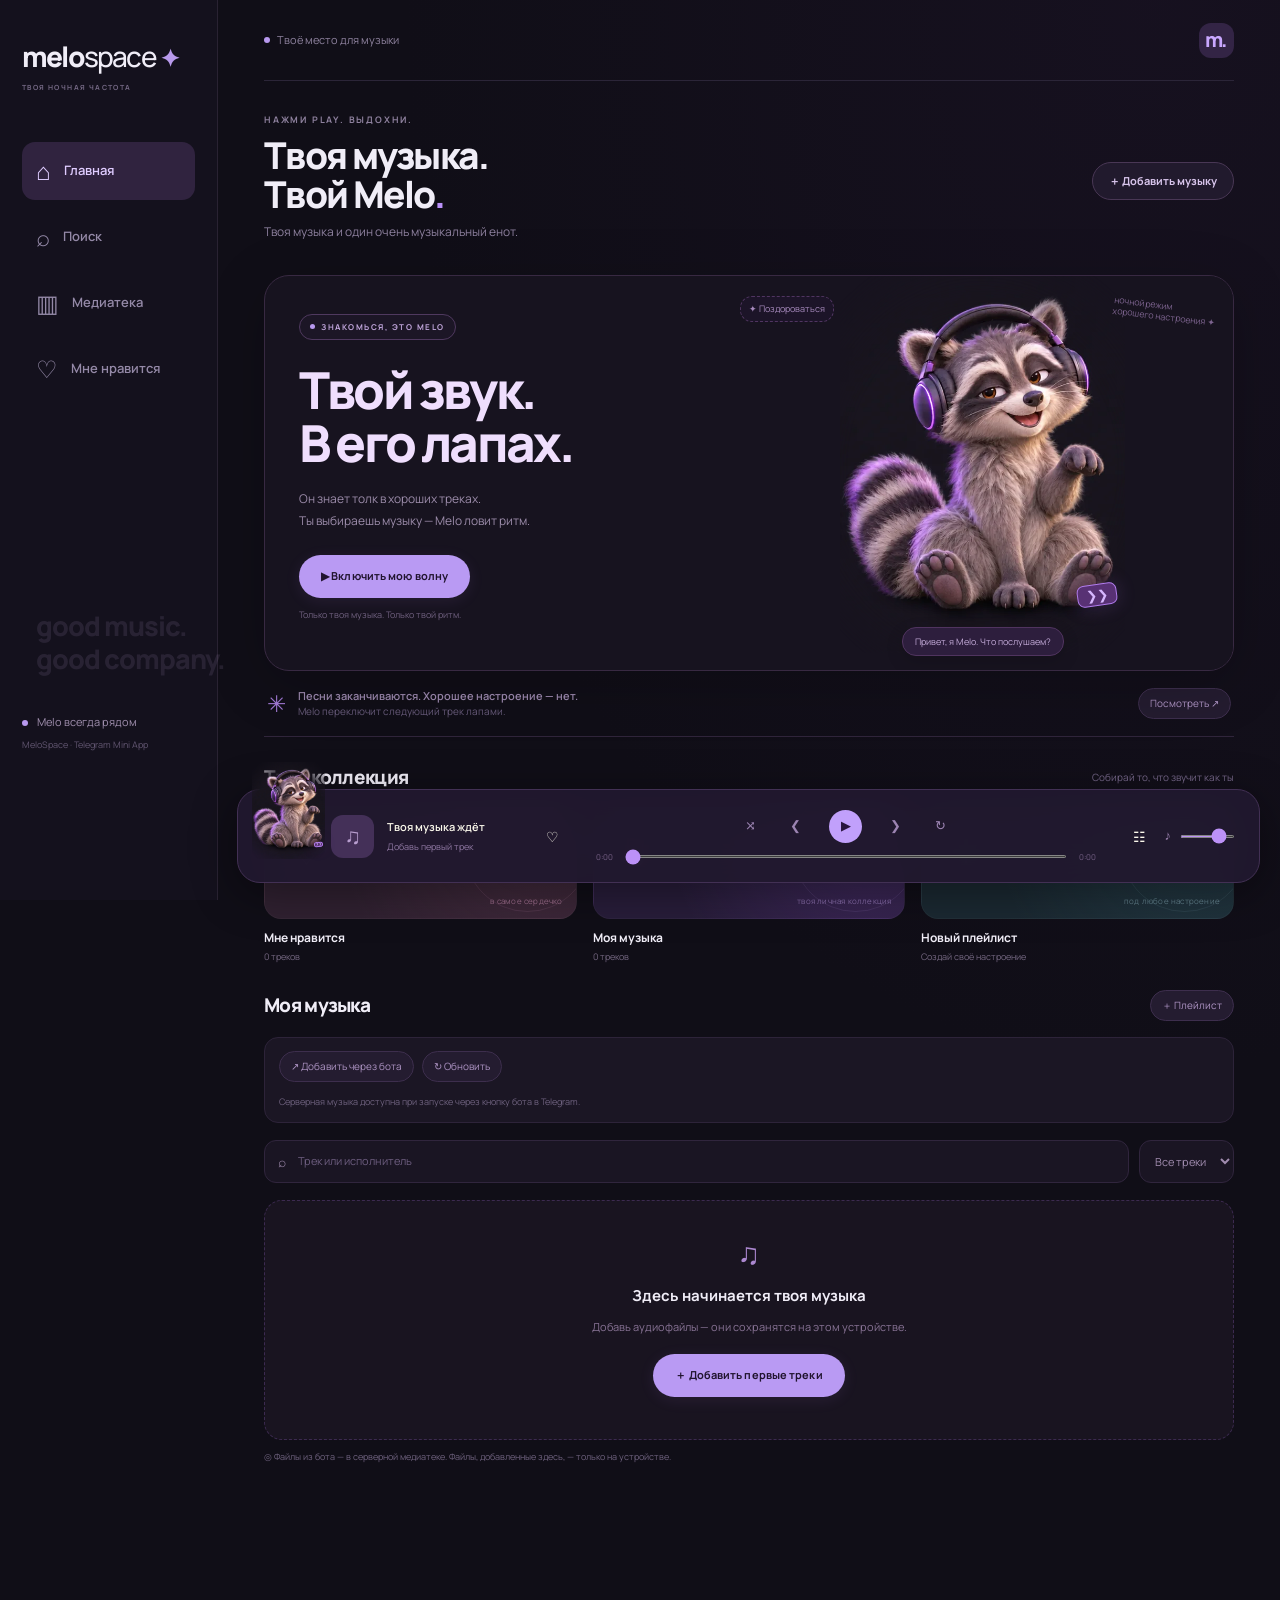
==== commit 050e0a2d: "Introduce approved 3D Melo mascot with paw sprite animation and dark violet theme" ====
--- a/index.html
+++ b/index.html
@@ -1,60 +1,10 @@
-<!doctype html><html lang="ru"><head><meta charset="UTF-8"><meta name="viewport" content="width=device-width, initial-scale=1, viewport-fit=cover"><meta name="theme-color" content="#f7f4ec"><title>MeloSpace — музыка с Melo</title><link rel="stylesheet" href="style.css?v=6"><script src="https://telegram.org/js/telegram-web-app.js"></script></head><body>
-<aside class="sidebar"><a class="logo" href="#">melo<span>space</span><i>✦</i></a><div class="label">МУЗЫКА В ХОРОШИХ ЛАПАХ</div><nav><button data-view="home" class="selected">⌂ <span>Главная</span></button><button data-view="search">⌕ <span>Поиск</span></button><button data-view="library">▥ <span>Медиатека</span></button><button data-view="favorites">♡ <span>Мне нравится</span></button></nav><div class="side-bottom"><span class="status-dot"></span> Melo всегда рядом<br><small>MeloSpace · Telegram Mini App</small></div></aside>
-<main><header><div class="breadcrumb"><span class="header-dot"></span> Твоё место для музыки</div><div class="avatar" title="MeloSpace">m.</div></header><section class="intro"><div><div class="label">НАЖМИ PLAY. ВЫДОХНИ.</div><h1 id="heading">Побудем на одной волне<span>?</span></h1><p id="subtitle">Твоя музыка и один очень музыкальный енот.</p></div><label class="upload file-picker">＋ Добавить музыку<input type="file" id="files" data-audio-input multiple aria-label="Добавить аудиофайлы"></label></section>
-<section id="home"><div class="hero"><div class="hero-copy"><span class="pill"><span class="live-dot"></span> ЗНАКОМЬСЯ, ЭТО MELO</span><h2>Твой звук.<br>В его лапах.</h2><p>Он знает толк в хороших треках.<br>Ты выбираешь музыку — Melo ловит ритм.</p><button id="wave" class="primary">▶ Включить мою волну</button><small>Случайный микс из твоих треков</small></div><div class="melo-scene"><div class="scene-orbit orbit-one"></div><div class="scene-orbit orbit-two"></div><span class="scene-sticker">с заботой<br>о твоих ушах ↘</span><svg xmlns="http://www.w3.org/2000/svg" viewBox="0 0 480 420" class="melo-illustration" role="img" aria-label="Енот Melo в наушниках за музыкальным пультом">
-<defs><linearGradient id="meloCoat" x2="0" y2="1"><stop stop-color="#74827f"/><stop offset="1" stop-color="#4b5b58"/></linearGradient></defs>
-<ellipse cx="254" cy="388" rx="168" ry="16" fill="#c8997c" opacity=".24"/>
-<g class="melo-tail"><path d="M329 320C423 350 450 286 401 270C362 256 388 318 326 285" fill="#71807b" stroke="#293a35" stroke-width="8"/><path d="M393 273l-9 31m28-14l-11 30m-21-10l-3 23" stroke="#293a35" stroke-width="17"/></g>
-<path d="M159 323c-2-77 19-125 85-126 73-1 98 46 99 129" fill="#405b4c" stroke="#263b30" stroke-width="7"/><path d="M208 224l33 24 39-26" fill="none" stroke="#a6b49a" stroke-width="5"/><path d="M241 249v52" stroke="#263b30" stroke-width="3"/><circle cx="244" cy="280" r="4" fill="#e7dfcb"/>
-<g class="melo-head">
-<path d="M160 112c-27-56-13-83 8-80 26 3 48 37 48 37m64-1c19-36 46-50 61-39 16 12 12 45-10 83" fill="#697a74" stroke="#293a35" stroke-width="7"/><path d="M169 86c-14-28-11-34-4-32 10 3 19 12 25 24m111 0c13-20 24-28 26-22 3 9-3 24-9 35" fill="#e8b9a7"/>
-<path d="M150 105c15-28 48-45 95-45 51 0 84 18 100 50l16 34-16 3 12 19-21 2c-17 50-55 72-91 73-47 0-87-26-102-73l-19-1 12-20-15-2z" fill="url(#meloCoat)" stroke="#293a35" stroke-width="7" stroke-linejoin="round"/>
-<path d="M151 134c20-22 42-30 66-18l29 26 31-26c21-12 42-3 63 18-12 43-42 66-95 67-49 0-81-23-94-67" fill="#293a35"/>
-<path d="M221 78l23 52 27-53c-14-6-34-6-50 1" fill="#dde1cf"/>
-<path d="M177 179c16-15 41-19 67-19s51 5 67 20c-12 31-40 48-66 48-29 0-55-17-68-49" fill="#e7e6d7"/>
-<g class="melo-eyes"><ellipse cx="193" cy="142" rx="10" ry="13" fill="#f5f2df"/><ellipse cx="295" cy="142" rx="10" ry="13" fill="#f5f2df"/><ellipse cx="195" cy="145" rx="5" ry="8" fill="#1c2d26"/><ellipse cx="293" cy="145" rx="5" ry="8" fill="#1c2d26"/><circle cx="197" cy="141" r="2.5" fill="white"/><circle cx="295" cy="141" r="2.5" fill="white"/></g>
-<path d="M228 176q17-11 34 0-2 14-17 15-15-1-17-15" fill="#263830"/><path d="M245 190v7m-18 1q18 15 35 0" fill="none" stroke="#46554b" stroke-width="4" stroke-linecap="round"/><ellipse cx="177" cy="176" rx="12" ry="6" fill="#d79e8b" opacity=".65"/><ellipse cx="314" cy="176" rx="12" ry="6" fill="#d79e8b" opacity=".65"/>
-<path d="M137 133c-5-104 209-126 216 0" fill="none" stroke="#d55e3c" stroke-width="19"/><path d="M139 123c-5-91 198-109 211 0" fill="none" stroke="#ffac7d" stroke-width="8"/><rect x="125" y="116" width="28" height="57" rx="12" fill="#ec855b" stroke="#8e4532" stroke-width="5" transform="rotate(-9 140 143)"/><rect x="337" y="115" width="28" height="57" rx="12" fill="#ec855b" stroke="#8e4532" stroke-width="5" transform="rotate(9 350 143)"/>
-<path d="M128 133v23m234-25v23" stroke="#ffba87" stroke-width="5" stroke-linecap="round"/>
-</g>
-<path d="M101 310h288l34 56c4 9-2 17-14 17H87c-12 0-18-8-14-17z" fill="#e5d9bb" stroke="#3b493c" stroke-width="7"/>
-<path d="M77 365h341v20c0 8-6 13-15 13H92c-8 0-15-5-15-13z" fill="#647660" stroke="#3b493c" stroke-width="6"/>
-<ellipse cx="206" cy="340" rx="74" ry="26" fill="#2a3830"/><ellipse cx="206" cy="339" rx="55" ry="18" fill="none" stroke="#5d6d5a" stroke-width="2"/><ellipse cx="206" cy="339" rx="38" ry="12" fill="none" stroke="#5d6d5a" stroke-width="2"/><g class="melo-record"><ellipse cx="206" cy="339" rx="22" ry="8" fill="#ee8b63"/><path d="M188 339h35" stroke="#ffd0a1" stroke-width="3"/><circle cx="206" cy="339" r="3" fill="#e5d9bb"/></g>
-<path d="M277 325l-16 24h-25" stroke="#b2ad95" stroke-width="7" fill="none" stroke-linecap="round"/><circle cx="278" cy="323" r="6" fill="#596951"/>
-<g class="melo-deck-button"><rect x="326" y="338" width="48" height="22" rx="7" fill="#ee8b63" stroke="#9d6445" stroke-width="2"/><path d="M342 344l9 5-9 5zm10 0l9 5-9 5z" fill="#3b493c"/></g>
-<circle cx="303" cy="358" r="5" fill="#71895d"/><circle cx="289" cy="358" r="5" fill="#71895d"/>
-<g class="melo-paw melo-paw-left"><path d="M169 263q-30 14-22 44l31 22 26-16-20-22 12-14" fill="#4a6054" stroke="#293d32" stroke-width="7" stroke-linecap="round"/><ellipse cx="195" cy="319" rx="24" ry="17" transform="rotate(12 195 319)" fill="#71827a" stroke="#293d32" stroke-width="6"/><path d="M184 324l2 6m8-6l1 8m8-7v5" stroke="#374b3e" stroke-width="3" stroke-linecap="round"/></g>
-<g class="melo-paw melo-paw-right"><path d="M319 265q32 21 18 44l-21 14-21-16 16-18-13-14" fill="#4a6054" stroke="#293d32" stroke-width="7" stroke-linecap="round"/><ellipse cx="309" cy="320" rx="24" ry="17" transform="rotate(-10 309 320)" fill="#71827a" stroke="#293d32" stroke-width="6"/><path d="M298 326l1 5m8-5l1 7m8-9l1 6" stroke="#374b3e" stroke-width="3" stroke-linecap="round"/></g>
-<g class="melo-notes" fill="#715544"><path d="M99 159v-30l20-5v24m-20-11l20-5" fill="none" stroke="currentColor" stroke-width="4"/><ellipse cx="94" cy="160" rx="7" ry="5"/><ellipse cx="114" cy="150" rx="7" ry="5"/><text x="385" y="194" font-size="29">♪</text><path d="M373 81v19m-9-10h18" stroke="currentColor" stroke-width="3" stroke-linecap="round"/></g>
-</svg>
+<!doctype html><html lang="ru"><head><meta charset="UTF-8"><meta name="viewport" content="width=device-width, initial-scale=1, viewport-fit=cover"><meta name="theme-color" content="#100e17"><title>MeloSpace — музыка с Melo</title><link rel="stylesheet" href="style.css?v=7"><script src="https://telegram.org/js/telegram-web-app.js"></script></head><body>
+<aside class="sidebar"><a class="logo" href="#">melo<span>space</span><i>✦</i></a><div class="label">ТВОЯ НОЧНАЯ ЧАСТОТА</div><nav><button data-view="home" class="selected">⌂ <span>Главная</span></button><button data-view="search">⌕ <span>Поиск</span></button><button data-view="library">▥ <span>Медиатека</span></button><button data-view="favorites">♡ <span>Мне нравится</span></button></nav><div class="side-bottom"><span class="status-dot"></span> Melo всегда рядом<br><small>MeloSpace · Telegram Mini App</small></div></aside>
+<main><header><div class="breadcrumb"><span class="header-dot"></span> Твоё место для музыки</div><div class="avatar" title="MeloSpace">m.</div></header><section class="intro"><div><div class="label">НАЖМИ PLAY. ВЫДОХНИ.</div><h1 id="heading">Твоя музыка.<br>Твой Melo<span>.</span></h1><p id="subtitle">Твоя музыка и один очень музыкальный енот.</p></div><label class="upload file-picker">＋ Добавить музыку<input type="file" id="files" data-audio-input multiple aria-label="Добавить аудиофайлы"></label></section>
+<section id="home"><div class="hero"><div class="hero-copy"><span class="pill"><span class="live-dot"></span> ЗНАКОМЬСЯ, ЭТО MELO</span><h2>Твой звук.<br>В его лапах.</h2><p>Он знает толк в хороших треках.<br>Ты выбираешь музыку — Melo ловит ритм.</p><button id="wave" class="primary">▶ Включить мою волну</button><small>Только твоя музыка. Только твой ритм.</small></div><div class="melo-scene"><div class="scene-orbit orbit-one"></div><div class="scene-orbit orbit-two"></div><span class="scene-sticker">ночной режим<br>хорошего настроения ✦</span><div class="melo-3d-stage"><div class="melo-3d-sprite" role="img" aria-label="Melo — пушистый 3D-енот в фиолетовых наушниках"></div><span class="melo-touch-key" aria-hidden="true">❯❯</span></div>
 <div class="melo-speech" id="meloSpeech" role="status">Привет, я Melo. Что послушаем?</div><button class="meet-melo" id="meetMelo" aria-label="Познакомиться с Melo">✦ Поздороваться</button></div></div><div class="melo-tip"><span>✳</span><p><b>Песни заканчиваются. Хорошее настроение — нет.</b> Melo переключит следующий трек лапами.</p><button id="demoMelo" class="text-btn">Посмотреть ↗</button></div><div class="section-heading"><h2>Твоя коллекция</h2><span>Собирай то, что звучит как ты</span></div><div class="collections"><button class="collection pink" data-view="favorites"><div class="art"><span>♡</span><i>в самое сердечко</i></div><b>Мне нравится</b><small id="favCount">0 треков</small></button><button class="collection purple" data-view="library"><div class="art"><span>♫</span><i>твоя личная коллекция</i></div><b>Моя музыка</b><small id="totalCount">0 треков</small></button><button class="collection green" id="playlistNew"><div class="art"><span>＋</span><i>под любое настроение</i></div><b>Новый плейлист</b><small>Создай своё настроение</small></button></div></section>
 <section class="music-section"><div class="section-heading"><h2 id="listHeading">Моя музыка</h2><button id="newPlaylist" class="text-btn">＋ Плейлист</button></div><div class="cloud-tools"><button id="botUpload" class="text-btn">↗ Добавить через бота</button> <button id="cloudRefresh" class="text-btn">↻ Обновить</button><button id="cloudImport" class="text-btn" hidden>Перенести старые коллекции с устройства</button><p id="cloudStatus" class="local-note" role="status">Подключаем серверную медиатеку…</p></div><div class="filters"><div class="search-box">⌕ <input id="search" type="search" placeholder="Трек или исполнитель" aria-label="Поиск музыки"></div><select id="filter" aria-label="Выбрать плейлист"><option value="all">Все треки</option></select></div><div id="tracks"></div><div id="empty" class="empty"><div>♫</div><h3>Здесь начинается твоя музыка</h3><p>Добавь аудиофайлы — они сохранятся на этом устройстве.<br>Любимые треки будут ждать тебя при следующем входе.</p><label id="emptyUpload" class="primary file-picker">＋ Добавить первые треки<input type="file" id="emptyFiles" data-audio-input multiple aria-label="Добавить первые аудиофайлы"></label></div><p class="local-note">◎ Файлы из бота — в серверной медиатеке. Файлы, добавленные здесь, — только на устройстве.</p></section></main>
-<footer class="player"><div class="player-melo" aria-hidden="true"><svg xmlns="http://www.w3.org/2000/svg" viewBox="0 0 480 420" class="melo-illustration" role="img" aria-label="Енот Melo в наушниках за музыкальным пультом">
-<defs><linearGradient id="meloCoatMini" x2="0" y2="1"><stop stop-color="#74827f"/><stop offset="1" stop-color="#4b5b58"/></linearGradient></defs>
-<ellipse cx="254" cy="388" rx="168" ry="16" fill="#c8997c" opacity=".24"/>
-<g class="melo-tail"><path d="M329 320C423 350 450 286 401 270C362 256 388 318 326 285" fill="#71807b" stroke="#293a35" stroke-width="8"/><path d="M393 273l-9 31m28-14l-11 30m-21-10l-3 23" stroke="#293a35" stroke-width="17"/></g>
-<path d="M159 323c-2-77 19-125 85-126 73-1 98 46 99 129" fill="#405b4c" stroke="#263b30" stroke-width="7"/><path d="M208 224l33 24 39-26" fill="none" stroke="#a6b49a" stroke-width="5"/><path d="M241 249v52" stroke="#263b30" stroke-width="3"/><circle cx="244" cy="280" r="4" fill="#e7dfcb"/>
-<g class="melo-head">
-<path d="M160 112c-27-56-13-83 8-80 26 3 48 37 48 37m64-1c19-36 46-50 61-39 16 12 12 45-10 83" fill="#697a74" stroke="#293a35" stroke-width="7"/><path d="M169 86c-14-28-11-34-4-32 10 3 19 12 25 24m111 0c13-20 24-28 26-22 3 9-3 24-9 35" fill="#e8b9a7"/>
-<path d="M150 105c15-28 48-45 95-45 51 0 84 18 100 50l16 34-16 3 12 19-21 2c-17 50-55 72-91 73-47 0-87-26-102-73l-19-1 12-20-15-2z" fill="url(#meloCoatMini)" stroke="#293a35" stroke-width="7" stroke-linejoin="round"/>
-<path d="M151 134c20-22 42-30 66-18l29 26 31-26c21-12 42-3 63 18-12 43-42 66-95 67-49 0-81-23-94-67" fill="#293a35"/>
-<path d="M221 78l23 52 27-53c-14-6-34-6-50 1" fill="#dde1cf"/>
-<path d="M177 179c16-15 41-19 67-19s51 5 67 20c-12 31-40 48-66 48-29 0-55-17-68-49" fill="#e7e6d7"/>
-<g class="melo-eyes"><ellipse cx="193" cy="142" rx="10" ry="13" fill="#f5f2df"/><ellipse cx="295" cy="142" rx="10" ry="13" fill="#f5f2df"/><ellipse cx="195" cy="145" rx="5" ry="8" fill="#1c2d26"/><ellipse cx="293" cy="145" rx="5" ry="8" fill="#1c2d26"/><circle cx="197" cy="141" r="2.5" fill="white"/><circle cx="295" cy="141" r="2.5" fill="white"/></g>
-<path d="M228 176q17-11 34 0-2 14-17 15-15-1-17-15" fill="#263830"/><path d="M245 190v7m-18 1q18 15 35 0" fill="none" stroke="#46554b" stroke-width="4" stroke-linecap="round"/><ellipse cx="177" cy="176" rx="12" ry="6" fill="#d79e8b" opacity=".65"/><ellipse cx="314" cy="176" rx="12" ry="6" fill="#d79e8b" opacity=".65"/>
-<path d="M137 133c-5-104 209-126 216 0" fill="none" stroke="#d55e3c" stroke-width="19"/><path d="M139 123c-5-91 198-109 211 0" fill="none" stroke="#ffac7d" stroke-width="8"/><rect x="125" y="116" width="28" height="57" rx="12" fill="#ec855b" stroke="#8e4532" stroke-width="5" transform="rotate(-9 140 143)"/><rect x="337" y="115" width="28" height="57" rx="12" fill="#ec855b" stroke="#8e4532" stroke-width="5" transform="rotate(9 350 143)"/>
-<path d="M128 133v23m234-25v23" stroke="#ffba87" stroke-width="5" stroke-linecap="round"/>
-</g>
-<path d="M101 310h288l34 56c4 9-2 17-14 17H87c-12 0-18-8-14-17z" fill="#e5d9bb" stroke="#3b493c" stroke-width="7"/>
-<path d="M77 365h341v20c0 8-6 13-15 13H92c-8 0-15-5-15-13z" fill="#647660" stroke="#3b493c" stroke-width="6"/>
-<ellipse cx="206" cy="340" rx="74" ry="26" fill="#2a3830"/><ellipse cx="206" cy="339" rx="55" ry="18" fill="none" stroke="#5d6d5a" stroke-width="2"/><ellipse cx="206" cy="339" rx="38" ry="12" fill="none" stroke="#5d6d5a" stroke-width="2"/><g class="melo-record"><ellipse cx="206" cy="339" rx="22" ry="8" fill="#ee8b63"/><path d="M188 339h35" stroke="#ffd0a1" stroke-width="3"/><circle cx="206" cy="339" r="3" fill="#e5d9bb"/></g>
-<path d="M277 325l-16 24h-25" stroke="#b2ad95" stroke-width="7" fill="none" stroke-linecap="round"/><circle cx="278" cy="323" r="6" fill="#596951"/>
-<g class="melo-deck-button"><rect x="326" y="338" width="48" height="22" rx="7" fill="#ee8b63" stroke="#9d6445" stroke-width="2"/><path d="M342 344l9 5-9 5zm10 0l9 5-9 5z" fill="#3b493c"/></g>
-<circle cx="303" cy="358" r="5" fill="#71895d"/><circle cx="289" cy="358" r="5" fill="#71895d"/>
-<g class="melo-paw melo-paw-left"><path d="M169 263q-30 14-22 44l31 22 26-16-20-22 12-14" fill="#4a6054" stroke="#293d32" stroke-width="7" stroke-linecap="round"/><ellipse cx="195" cy="319" rx="24" ry="17" transform="rotate(12 195 319)" fill="#71827a" stroke="#293d32" stroke-width="6"/><path d="M184 324l2 6m8-6l1 8m8-7v5" stroke="#374b3e" stroke-width="3" stroke-linecap="round"/></g>
-<g class="melo-paw melo-paw-right"><path d="M319 265q32 21 18 44l-21 14-21-16 16-18-13-14" fill="#4a6054" stroke="#293d32" stroke-width="7" stroke-linecap="round"/><ellipse cx="309" cy="320" rx="24" ry="17" transform="rotate(-10 309 320)" fill="#71827a" stroke="#293d32" stroke-width="6"/><path d="M298 326l1 5m8-5l1 7m8-9l1 6" stroke="#374b3e" stroke-width="3" stroke-linecap="round"/></g>
-<g class="melo-notes" fill="#715544"><path d="M99 159v-30l20-5v24m-20-11l20-5" fill="none" stroke="currentColor" stroke-width="4"/><ellipse cx="94" cy="160" rx="7" ry="5"/><ellipse cx="114" cy="150" rx="7" ry="5"/><text x="385" y="194" font-size="29">♪</text><path d="M373 81v19m-9-10h18" stroke="currentColor" stroke-width="3" stroke-linecap="round"/></g>
-</svg>
+<footer class="player"><div class="player-melo" aria-hidden="true"><div class="melo-3d-stage"><div class="melo-3d-sprite" role="img" aria-label="Melo — пушистый 3D-енот в фиолетовых наушниках"></div><span class="melo-touch-key" aria-hidden="true">❯❯</span></div>
 </div><button id="nowCover" class="now-cover" aria-label="Открыть очередь">♫</button><div class="now-meta"><b id="nowTitle">Твоя музыка ждёт</b><small id="nowArtist">Добавь первый трек</small></div><button id="nowFav" aria-label="В избранное">♡</button><div class="playback"><div class="controls"><button id="shuffle" aria-label="Случайный порядок" aria-pressed="false">⤨</button><button id="prev" aria-label="Предыдущий трек">❮</button><button class="play" id="play" aria-label="Воспроизвести">▶</button><button id="next" aria-label="Следующий трек">❯</button><button id="repeat" aria-label="Повтор трека" aria-pressed="false">↻</button></div><div class="timeline"><span id="elapsed">0:00</span><input id="seek" type="range" min="0" max="1000" value="0" aria-label="Перемотка"><span id="duration">0:00</span></div></div><button id="queueBtn" aria-label="Очередь">☷</button><label class="volume">♪ <input id="volume" type="range" min="0" max="1" step="0.01" value="0.8" aria-label="Громкость"></label><audio id="audio" preload="metadata"></audio></footer>
 <nav class="mobile-nav"><button data-view="home" class="selected">⌂<small>Главная</small></button><button data-view="search">⌕<small>Поиск</small></button><button data-view="library">▥<small>Медиатека</small></button><button data-view="favorites">♡<small>Любимое</small></button></nav>
-<dialog id="playlistDialog"><form id="playlistForm"><button type="button" class="close" data-close="playlistDialog" aria-label="Закрыть">×</button><span class="label">ТВОЁ НАСТРОЕНИЕ</span><h2>Новый плейлист</h2><input id="playlistName" placeholder="Например, Ночные прогулки" maxlength="60" required><button class="primary">Создать плейлист</button></form></dialog><dialog id="queueDialog"><button class="close" data-close="queueDialog" aria-label="Закрыть">×</button><h2>Далее в очереди</h2><div id="queueList"></div></dialog><div id="meloAnnouncement" class="sr-only" role="status" aria-live="polite"></div><div id="toast" role="status" hidden></div><script src="app.js?v=6"></script></body></html>
+<dialog id="playlistDialog"><form id="playlistForm"><button type="button" class="close" data-close="playlistDialog" aria-label="Закрыть">×</button><span class="label">ТВОЁ НАСТРОЕНИЕ</span><h2>Новый плейлист</h2><input id="playlistName" placeholder="Например, Ночные прогулки" maxlength="60" required><button class="primary">Создать плейлист</button></form></dialog><dialog id="queueDialog"><button class="close" data-close="queueDialog" aria-label="Закрыть">×</button><h2>Далее в очереди</h2><div id="queueList"></div></dialog><div id="meloAnnouncement" class="sr-only" role="status" aria-live="polite"></div><div id="toast" role="status" hidden></div><script src="app.js?v=7"></script></body></html>
--- a/style.css
+++ b/style.css
@@ -7,3 +7,12 @@
 @media(max-width:760px){.sidebar{display:none}main{margin:0;padding:0 20px 218px}header{height:61px}.breadcrumb{font-size:10px}.avatar{width:30px;height:30px;font-size:18px}.intro{margin:26px 0 20px;align-items:flex-start;flex-wrap:wrap;gap:12px}h1{font-size:29px;letter-spacing:-1.3px;max-width:330px}.intro .label{font-size:8px}.intro p{font-size:10px}.upload{padding:8px 12px;font-size:10px}.hero{display:flex;flex-direction:column;min-height:0;border-radius:23px}.hero-copy{padding:26px 25px 0}.hero h2{font-size:43px;line-height:1.03;margin:20px 0 13px}.hero-copy p{font-size:11px;margin:0 0 18px}.hero .primary{padding:12px 19px;font-size:10px}.hero-copy small{font-size:8px}.melo-scene{height:265px;min-height:265px;padding:0 20px 24px;margin-top:5px}.melo-scene svg{width:310px;height:271px;max-height:none;margin-bottom:-15px}.scene-orbit{width:225px;height:225px;top:20px}.orbit-two{width:275px;height:275px;top:-3px}.scene-sticker{right:24px;top:30px;font-size:9px}.meet-melo{top:13px;left:20px;font-size:8px}.melo-speech{bottom:13px;font-size:9px}.melo-tip{gap:8px;padding:13px 0}.melo-tip>span{font-size:22px}.melo-tip p{font-size:9px}.melo-tip b{font-size:10px;line-height:1.4;margin-bottom:3px}.melo-tip .text-btn{font-size:8px;padding:6px 8px}.section-heading{margin:22px 0 13px}.section-heading h2{font-size:18px}.collections{gap:10px}.art{height:97px;padding:15px}.art>span{font-size:40px}.art>i{font-size:6px;right:9px;bottom:9px;max-width:65px;text-align:right}.collection b{font-size:10px;margin-top:9px}.collection small{font-size:8px}.cloud-tools{padding:12px 11px 1px}.text-btn{font-size:9px;padding:7px 9px}.local-note{font-size:8px}.filters{gap:7px;margin:13px 0}.filters select{max-width:123px;font-size:9px;padding:7px}.search-box{padding:9px 11px}.search-box input{font-size:10px}.track{gap:10px;padding:10px 3px}.track-title{font-size:11px}.track-info small{font-size:9px}.track select{max-width:85px;font-size:8px;padding:7px 5px}.cover{width:35px;height:35px;border-radius:10px}.track button:not(.cover):not(.track-info){padding:4px;font-size:19px}.cloud-badge{font-size:14px}.player{left:10px;right:10px;bottom:calc(70px + env(safe-area-inset-bottom));min-height:77px;padding:12px 13px 17px;border-radius:19px;gap:9px}.player-melo{width:53px;height:52px;margin:-21px -8px -3px -5px}.now-cover{display:none}.now-meta{flex:1;width:auto}.now-meta b{font-size:10px}.now-meta small{font-size:8px}.playback{flex:0;margin:0}.controls{gap:13px}.controls #prev,.controls #shuffle,.controls #repeat{display:none}.controls .play{width:31px;height:31px}.controls #next{font-size:14px;padding:6px 1px}#nowFav{font-size:21px;padding:4px}.timeline{position:absolute;bottom:7px;left:14px;right:14px;margin:0;gap:0}.timeline span{display:none}.timeline input{margin:0;height:2px}#queueBtn{font-size:22px;padding:0}.mobile-nav{position:fixed;bottom:0;left:0;right:0;display:flex;z-index:12;height:calc(62px + env(safe-area-inset-bottom));padding-bottom:env(safe-area-inset-bottom);background:#f7f4ecf5;border-top:1px solid #e0e4d4;backdrop-filter:blur(15px)}.mobile-nav button{flex:1;font-size:22px;line-height:1.1;color:#9b9f8f}.mobile-nav small{display:block;font-size:8px;margin-top:5px}.mobile-nav button.selected{color:#526c44}.mobile-nav button.selected small{font-weight:800}#toast{bottom:calc(160px + env(safe-area-inset-bottom));font-size:10px}.empty{padding:25px 13px}.empty h3{font-size:13px}.empty p{font-size:10px}.empty .primary{font-size:10px}}
 @media(max-width:370px){main{padding-left:15px;padding-right:15px}h1{font-size:26px}.hero h2{font-size:39px}.player{gap:7px}.player-melo{width:46px}.controls{gap:9px}.now-meta b{font-size:9px}.art>i{font-size:5px}.scene-sticker{right:16px}}
 @media(prefers-reduced-motion:reduce){*,*:before,*:after{animation:none!important;transition:none!important;scroll-behavior:auto!important}.melo-switching .melo-paw-right{transform:translate(42px,29px) rotate(-8deg)}.melo-switching .melo-deck-button{filter:brightness(1.2)}}
+/* Melo after dark — 3D character and graphite/violet palette. */
+:root{color-scheme:dark;--bg:#100e17;--paper:#191621;--ink:#f0edf7;--muted:#928aab;--accent:#b699ff;--line:#2b2538;--green:#382b55}body{background:radial-gradient(ellipse at 90% 0%,#23163055,transparent 46%),#100e17}.sidebar{background:#14111d;border-color:#292232}.logo i{color:#b89aec}.label{color:#8e819e}.sidebar nav button{color:#9489a7}.sidebar nav button.selected{background:#30233f;color:#dfccff}.sidebar>.label{color:#746884}.side-bottom{color:#a08fae}.side-bottom small{color:#625671}.sidebar:after{color:#bca2d5;opacity:.12}.status-dot,.header-dot,.live-dot{background:#b899ef}.breadcrumb{color:#8e829e}.avatar{background:#332445;color:#c9a7ff}h1{font-size:37px;line-height:1.08}h1 span{color:#ba91fa}.intro p{color:#8e819f}.upload{background:#211a2d;border-color:#493755;color:#d8c5ec}.hero{background:#17131f;border-color:#382942;box-shadow:0 12px 60px #0003;min-height:396px;grid-template-columns:1fr 1.07fr}.hero-copy{padding:37px 34px}.hero h2{color:#efdefd;font-size:51px;letter-spacing:-2.8px}.hero-copy p{color:#9c8caa}.hero-copy small{color:#6f607f}.pill{background:#271c3355;color:#c0a5db;border-color:#4f395f}.primary{background:#b99af3;color:#21142f;box-shadow:0 3px 16px #b782ff17}.melo-scene{padding:0;align-items:center;background:#17131f}.scene-orbit{display:none}.scene-sticker{top:25px;right:17px;color:#7c638e;font-size:9px;transform:rotate(7deg)}.meet-melo{top:20px;left:7px;color:#a78abd;border-color:#503561;background:#21162f99}.melo-speech{background:#2d1e3d;color:#c4abd9;border-color:#50345f;bottom:14px;box-shadow:0 6px 18px #0002;font-size:9px}.melo-tip{border-color:#30253b}.melo-tip>span{color:#a179d4}.melo-tip p{color:#685b7b}.melo-tip b{color:#9d8ab0}.text-btn{background:#241c30;border-color:#3d2e4d;color:#ae94c4}.section-heading>span{color:#766789}.art{border-color:#ffffff08}.pink .art{background:radial-gradient(circle at 90% 5%,#75445d55,transparent 70%),#302131;color:#d395bb}.purple .art{background:radial-gradient(circle at 90% 5%,#7b46b655,transparent 70%),#281d3a;color:#b797de}.green .art{background:radial-gradient(circle at 90% 5%,#365e6d55,transparent 70%),#1b2932;color:#87acb9}.collection small{color:#756882}.cloud-tools{background:#1b1624;border:1px solid #2d2339}.local-note{color:#6f627f}.search-box,select{background:#1a1523;border-color:#30253d;color:#a18caf}.search-box input{color:#ded2ec}.search-box input::placeholder{color:#6d5d7f}.track{border-color:#272031}.track.active{background:#2e2140}.track.active .cover{background:#67498d;color:#e9d6ff}.cover{background:#2a2036;color:#a184bd}.track-info small{color:#7b698d}.cloud-badge{color:#604971}.liked{color:#cf9fff!important}.empty{background:#191420;border-color:#3c2a50}.empty>div{color:#ac88d0}.empty p{color:#887395}.player{background:#21182ef5;border:1px solid #423054;box-shadow:0 10px 45px #0006;backdrop-filter:blur(20px)}.now-cover{background:#443058;color:#b99ed0}.now-meta small{color:#9179a4}.controls button{color:#9c84b2}.controls .play{background:#c1a0fb;color:#28143c}.timeline{color:#796489}input[type=range]{accent-color:#bc91f7}.volume{color:#9a80ad}.mobile-nav{background:#14101cf5;border-color:#30223e}.mobile-nav button{color:#73607f}.mobile-nav button.selected{color:#c19aec}dialog{background:#21172d;border-color:#4b335f;box-shadow:0 20px 80px #0006}dialog input{background:#160e20;border-color:#453056;color:#e4d3f3}.close{color:#9876b2}#toast{background:#2b1c3a;border-color:#5a3a72;color:#dec6f4;box-shadow:0 10px 30px #0006}.melo-switching #next{color:#e5bbff}.sr-only{color:inherit}
+.melo-3d-stage{width:min(100%,350px);aspect-ratio:3/4;position:relative;isolation:isolate;flex-shrink:0;overflow:visible}.melo-3d-sprite{position:absolute;inset:0;background-image:url('assets/melo-3d.webp');background-repeat:no-repeat;background-size:400% 100%;background-position:0% 0%;mask-image:radial-gradient(ellipse 72% 60% at 50% 51%,#000 65%,transparent 100%);-webkit-mask-image:radial-gradient(ellipse 72% 60% at 50% 51%,#000 65%,transparent 100%);transform-origin:50% 92%;will-change:background-position}.melo-touch-key{position:absolute;z-index:2;right:3%;bottom:12.5%;height:22px;width:40px;border:1px solid #b17bed;border-radius:7px;background:#583174;color:#d7b7ff;box-shadow:0 0 20px #b074ff33;display:grid;place-items:center;font-size:13px;line-height:1;transform:rotate(-8deg)}.melo-scene .melo-3d-stage{margin-top:-5px;margin-bottom:15px;max-height:380px;max-width:285px}.player-melo{margin:-45px -4px -7px -6px;width:68px;height:75px;overflow:visible}.player-melo .melo-3d-stage{width:73px;position:absolute;bottom:-5px;left:-2px}.player-melo .melo-touch-key{width:9px;height:5px;font-size:3px;border-radius:2px;border-width:.5px}.player-melo .melo-3d-sprite{mask-image:radial-gradient(ellipse 72% 59% at 50% 51%,black 65%,transparent 100%)}.melo-switching .melo-3d-sprite{animation:melo-frames 920ms steps(1,end) both!important}.melo-switching .melo-touch-key{animation:melo-key-3d 920ms both}.is-playing .melo-3d-stage{animation:melo-soft-beat 2.8s ease-in-out infinite}.melo-greeting .melo-3d-stage{animation:melo-hello-3d 1100ms ease-in-out}.melo-switching .melo-3d-stage{animation:none}
+@keyframes melo-frames{0%,19%{background-position:0% 0%}20%,49%{background-position:33.333333% 0%}50%,69%{background-position:66.666667% 0%}70%,89%{background-position:100% 0%}90%,100%{background-position:0% 0%}}
+@keyframes melo-key-3d{0%,45%,75%,100%{filter:brightness(1);transform:rotate(-8deg)}50%,69%{filter:brightness(1.7);transform:rotate(-8deg) translateY(3px);box-shadow:0 0 25px #c695ff88}}
+@keyframes melo-soft-beat{50%{transform:translateY(2px) rotate(.6deg)}}@keyframes melo-hello-3d{30%{transform:rotate(-3deg)}65%{transform:rotate(3deg)}}
+@media(max-width:1100px){.hero h2{font-size:45px}.hero-copy{padding:31px 28px}.melo-scene .melo-3d-stage{max-width:255px}.hero{min-height:375px}.player-melo{width:60px}.player-melo .melo-3d-stage{width:65px}}
+@media(max-width:760px){h1{font-size:32px;letter-spacing:-1.5px}.hero{min-height:0}.hero-copy{padding:27px 25px 0}.hero h2{font-size:45px}.melo-scene{height:302px;min-height:302px;margin-top:0;padding:0 20px 30px}.melo-scene .melo-3d-stage{width:231px;max-width:231px;margin-top:-12px;margin-bottom:0}.melo-speech{bottom:12px;font-size:8px}.meet-melo{top:15px;left:15px}.scene-sticker{right:17px;top:34px;font-size:8px}.player-melo{width:49px;height:52px;margin:-20px -4px -3px -5px}.player-melo .melo-3d-stage{width:58px;bottom:-6px;left:-5px}.mobile-nav button.selected{color:#c19aec}.intro p{font-size:10px}.hero-copy small{font-size:8px}}
+@media(prefers-reduced-motion:reduce){.melo-switching .melo-3d-sprite{animation:none!important;background-position:66.666667% 0%}.is-playing .melo-3d-stage,.melo-greeting .melo-3d-stage{animation:none!important}}
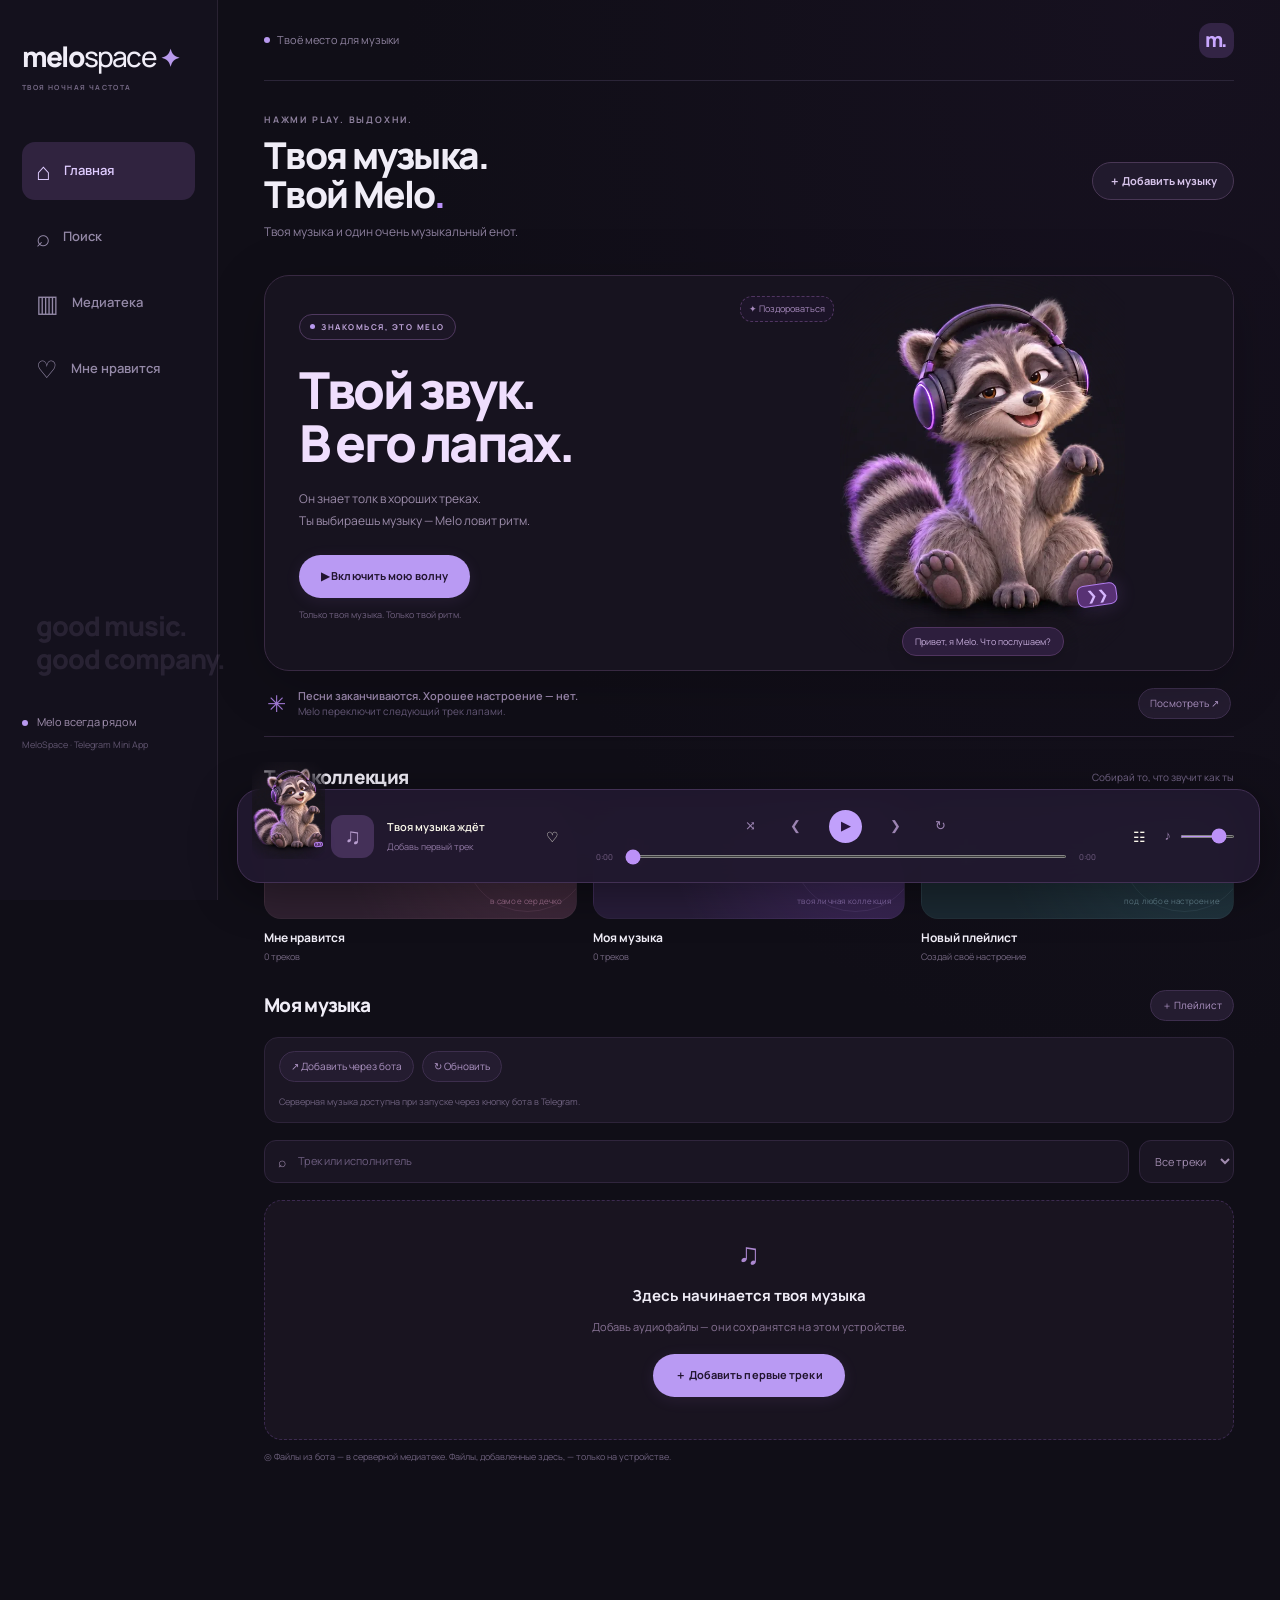
==== commit 49b0fa0b: "Remove ear caption and isolate Melo sprite with smooth paw switching and greeting" ====
--- a/index.html
+++ b/index.html
@@ -1,10 +1,10 @@
-<!doctype html><html lang="ru"><head><meta charset="UTF-8"><meta name="viewport" content="width=device-width, initial-scale=1, viewport-fit=cover"><meta name="theme-color" content="#100e17"><title>MeloSpace — музыка с Melo</title><link rel="stylesheet" href="style.css?v=7"><script src="https://telegram.org/js/telegram-web-app.js"></script></head><body>
+<!doctype html><html lang="ru"><head><meta charset="UTF-8"><meta name="viewport" content="width=device-width, initial-scale=1, viewport-fit=cover"><meta name="theme-color" content="#100e17"><title>MeloSpace — музыка с Melo</title><link rel="stylesheet" href="style.css?v=8"><script src="https://telegram.org/js/telegram-web-app.js"></script></head><body>
 <aside class="sidebar"><a class="logo" href="#">melo<span>space</span><i>✦</i></a><div class="label">ТВОЯ НОЧНАЯ ЧАСТОТА</div><nav><button data-view="home" class="selected">⌂ <span>Главная</span></button><button data-view="search">⌕ <span>Поиск</span></button><button data-view="library">▥ <span>Медиатека</span></button><button data-view="favorites">♡ <span>Мне нравится</span></button></nav><div class="side-bottom"><span class="status-dot"></span> Melo всегда рядом<br><small>MeloSpace · Telegram Mini App</small></div></aside>
 <main><header><div class="breadcrumb"><span class="header-dot"></span> Твоё место для музыки</div><div class="avatar" title="MeloSpace">m.</div></header><section class="intro"><div><div class="label">НАЖМИ PLAY. ВЫДОХНИ.</div><h1 id="heading">Твоя музыка.<br>Твой Melo<span>.</span></h1><p id="subtitle">Твоя музыка и один очень музыкальный енот.</p></div><label class="upload file-picker">＋ Добавить музыку<input type="file" id="files" data-audio-input multiple aria-label="Добавить аудиофайлы"></label></section>
-<section id="home"><div class="hero"><div class="hero-copy"><span class="pill"><span class="live-dot"></span> ЗНАКОМЬСЯ, ЭТО MELO</span><h2>Твой звук.<br>В его лапах.</h2><p>Он знает толк в хороших треках.<br>Ты выбираешь музыку — Melo ловит ритм.</p><button id="wave" class="primary">▶ Включить мою волну</button><small>Только твоя музыка. Только твой ритм.</small></div><div class="melo-scene"><div class="scene-orbit orbit-one"></div><div class="scene-orbit orbit-two"></div><span class="scene-sticker">ночной режим<br>хорошего настроения ✦</span><div class="melo-3d-stage"><div class="melo-3d-sprite" role="img" aria-label="Melo — пушистый 3D-енот в фиолетовых наушниках"></div><span class="melo-touch-key" aria-hidden="true">❯❯</span></div>
+<section id="home"><div class="hero"><div class="hero-copy"><span class="pill"><span class="live-dot"></span> ЗНАКОМЬСЯ, ЭТО MELO</span><h2>Твой звук.<br>В его лапах.</h2><p>Он знает толк в хороших треках.<br>Ты выбираешь музыку — Melo ловит ритм.</p><button id="wave" class="primary">▶ Включить мою волну</button><small>Только твоя музыка. Только твой ритм.</small></div><div class="melo-scene"><div class="scene-orbit orbit-one"></div><div class="scene-orbit orbit-two"></div><div class="melo-3d-stage"><div class="melo-3d-sprite" role="img" aria-label="Melo — пушистый 3D-енот в фиолетовых наушниках"></div><span class="melo-touch-key" aria-hidden="true">❯❯</span></div>
 <div class="melo-speech" id="meloSpeech" role="status">Привет, я Melo. Что послушаем?</div><button class="meet-melo" id="meetMelo" aria-label="Познакомиться с Melo">✦ Поздороваться</button></div></div><div class="melo-tip"><span>✳</span><p><b>Песни заканчиваются. Хорошее настроение — нет.</b> Melo переключит следующий трек лапами.</p><button id="demoMelo" class="text-btn">Посмотреть ↗</button></div><div class="section-heading"><h2>Твоя коллекция</h2><span>Собирай то, что звучит как ты</span></div><div class="collections"><button class="collection pink" data-view="favorites"><div class="art"><span>♡</span><i>в самое сердечко</i></div><b>Мне нравится</b><small id="favCount">0 треков</small></button><button class="collection purple" data-view="library"><div class="art"><span>♫</span><i>твоя личная коллекция</i></div><b>Моя музыка</b><small id="totalCount">0 треков</small></button><button class="collection green" id="playlistNew"><div class="art"><span>＋</span><i>под любое настроение</i></div><b>Новый плейлист</b><small>Создай своё настроение</small></button></div></section>
 <section class="music-section"><div class="section-heading"><h2 id="listHeading">Моя музыка</h2><button id="newPlaylist" class="text-btn">＋ Плейлист</button></div><div class="cloud-tools"><button id="botUpload" class="text-btn">↗ Добавить через бота</button> <button id="cloudRefresh" class="text-btn">↻ Обновить</button><button id="cloudImport" class="text-btn" hidden>Перенести старые коллекции с устройства</button><p id="cloudStatus" class="local-note" role="status">Подключаем серверную медиатеку…</p></div><div class="filters"><div class="search-box">⌕ <input id="search" type="search" placeholder="Трек или исполнитель" aria-label="Поиск музыки"></div><select id="filter" aria-label="Выбрать плейлист"><option value="all">Все треки</option></select></div><div id="tracks"></div><div id="empty" class="empty"><div>♫</div><h3>Здесь начинается твоя музыка</h3><p>Добавь аудиофайлы — они сохранятся на этом устройстве.<br>Любимые треки будут ждать тебя при следующем входе.</p><label id="emptyUpload" class="primary file-picker">＋ Добавить первые треки<input type="file" id="emptyFiles" data-audio-input multiple aria-label="Добавить первые аудиофайлы"></label></div><p class="local-note">◎ Файлы из бота — в серверной медиатеке. Файлы, добавленные здесь, — только на устройстве.</p></section></main>
 <footer class="player"><div class="player-melo" aria-hidden="true"><div class="melo-3d-stage"><div class="melo-3d-sprite" role="img" aria-label="Melo — пушистый 3D-енот в фиолетовых наушниках"></div><span class="melo-touch-key" aria-hidden="true">❯❯</span></div>
 </div><button id="nowCover" class="now-cover" aria-label="Открыть очередь">♫</button><div class="now-meta"><b id="nowTitle">Твоя музыка ждёт</b><small id="nowArtist">Добавь первый трек</small></div><button id="nowFav" aria-label="В избранное">♡</button><div class="playback"><div class="controls"><button id="shuffle" aria-label="Случайный порядок" aria-pressed="false">⤨</button><button id="prev" aria-label="Предыдущий трек">❮</button><button class="play" id="play" aria-label="Воспроизвести">▶</button><button id="next" aria-label="Следующий трек">❯</button><button id="repeat" aria-label="Повтор трека" aria-pressed="false">↻</button></div><div class="timeline"><span id="elapsed">0:00</span><input id="seek" type="range" min="0" max="1000" value="0" aria-label="Перемотка"><span id="duration">0:00</span></div></div><button id="queueBtn" aria-label="Очередь">☷</button><label class="volume">♪ <input id="volume" type="range" min="0" max="1" step="0.01" value="0.8" aria-label="Громкость"></label><audio id="audio" preload="metadata"></audio></footer>
 <nav class="mobile-nav"><button data-view="home" class="selected">⌂<small>Главная</small></button><button data-view="search">⌕<small>Поиск</small></button><button data-view="library">▥<small>Медиатека</small></button><button data-view="favorites">♡<small>Любимое</small></button></nav>
-<dialog id="playlistDialog"><form id="playlistForm"><button type="button" class="close" data-close="playlistDialog" aria-label="Закрыть">×</button><span class="label">ТВОЁ НАСТРОЕНИЕ</span><h2>Новый плейлист</h2><input id="playlistName" placeholder="Например, Ночные прогулки" maxlength="60" required><button class="primary">Создать плейлист</button></form></dialog><dialog id="queueDialog"><button class="close" data-close="queueDialog" aria-label="Закрыть">×</button><h2>Далее в очереди</h2><div id="queueList"></div></dialog><div id="meloAnnouncement" class="sr-only" role="status" aria-live="polite"></div><div id="toast" role="status" hidden></div><script src="app.js?v=7"></script></body></html>
+<dialog id="playlistDialog"><form id="playlistForm"><button type="button" class="close" data-close="playlistDialog" aria-label="Закрыть">×</button><span class="label">ТВОЁ НАСТРОЕНИЕ</span><h2>Новый плейлист</h2><input id="playlistName" placeholder="Например, Ночные прогулки" maxlength="60" required><button class="primary">Создать плейлист</button></form></dialog><dialog id="queueDialog"><button class="close" data-close="queueDialog" aria-label="Закрыть">×</button><h2>Далее в очереди</h2><div id="queueList"></div></dialog><div id="meloAnnouncement" class="sr-only" role="status" aria-live="polite"></div><div id="toast" role="status" hidden></div><script src="melo.js?v=8"></script><script src="app.js?v=8"></script></body></html>
--- a/style.css
+++ b/style.css
@@ -16,3 +16,7 @@
 @media(max-width:1100px){.hero h2{font-size:45px}.hero-copy{padding:31px 28px}.melo-scene .melo-3d-stage{max-width:255px}.hero{min-height:375px}.player-melo{width:60px}.player-melo .melo-3d-stage{width:65px}}
 @media(max-width:760px){h1{font-size:32px;letter-spacing:-1.5px}.hero{min-height:0}.hero-copy{padding:27px 25px 0}.hero h2{font-size:45px}.melo-scene{height:302px;min-height:302px;margin-top:0;padding:0 20px 30px}.melo-scene .melo-3d-stage{width:231px;max-width:231px;margin-top:-12px;margin-bottom:0}.melo-speech{bottom:12px;font-size:8px}.meet-melo{top:15px;left:15px}.scene-sticker{right:17px;top:34px;font-size:8px}.player-melo{width:49px;height:52px;margin:-20px -4px -3px -5px}.player-melo .melo-3d-stage{width:58px;bottom:-6px;left:-5px}.mobile-nav button.selected{color:#c19aec}.intro p{font-size:10px}.hero-copy small{font-size:8px}}
 @media(prefers-reduced-motion:reduce){.melo-switching .melo-3d-sprite{animation:none!important;background-position:66.666667% 0%}.is-playing .melo-3d-stage,.melo-greeting .melo-3d-stage{animation:none!important}}
+/* Isolated cells + continuous paw interpolation; never translate the entire atlas. */
+.melo-3d-sprite{overflow:hidden;background-position:0 0!important;animation:none!important}.melo-switching .melo-3d-sprite{animation:none!important;background-position:0 0!important}.melo-motion-canvas{position:absolute;inset:0;width:100%;height:100%;display:none}.melo-3d-sprite.has-motion .melo-motion-canvas{display:block}.melo-greeting .melo-3d-stage{animation:none!important}.melo-greeting .melo-3d-sprite{animation:none!important}.melo-switching .melo-touch-key{animation:melo-key-smooth 1200ms both}.melo-3d-sprite{mask-image:radial-gradient(ellipse 72% 60% at 50% 51%,#000 65%,transparent 100%);-webkit-mask-image:radial-gradient(ellipse 72% 60% at 50% 51%,#000 65%,transparent 100%)}
+@keyframes melo-key-smooth{0%,43%,75%,100%{filter:brightness(1);transform:rotate(-8deg)}50%,64%{filter:brightness(1.7);transform:rotate(-8deg) translateY(3px)}}
+@media(prefers-reduced-motion:reduce){.melo-motion-canvas{display:none!important}.melo-switching .melo-touch-key{animation:none!important}}
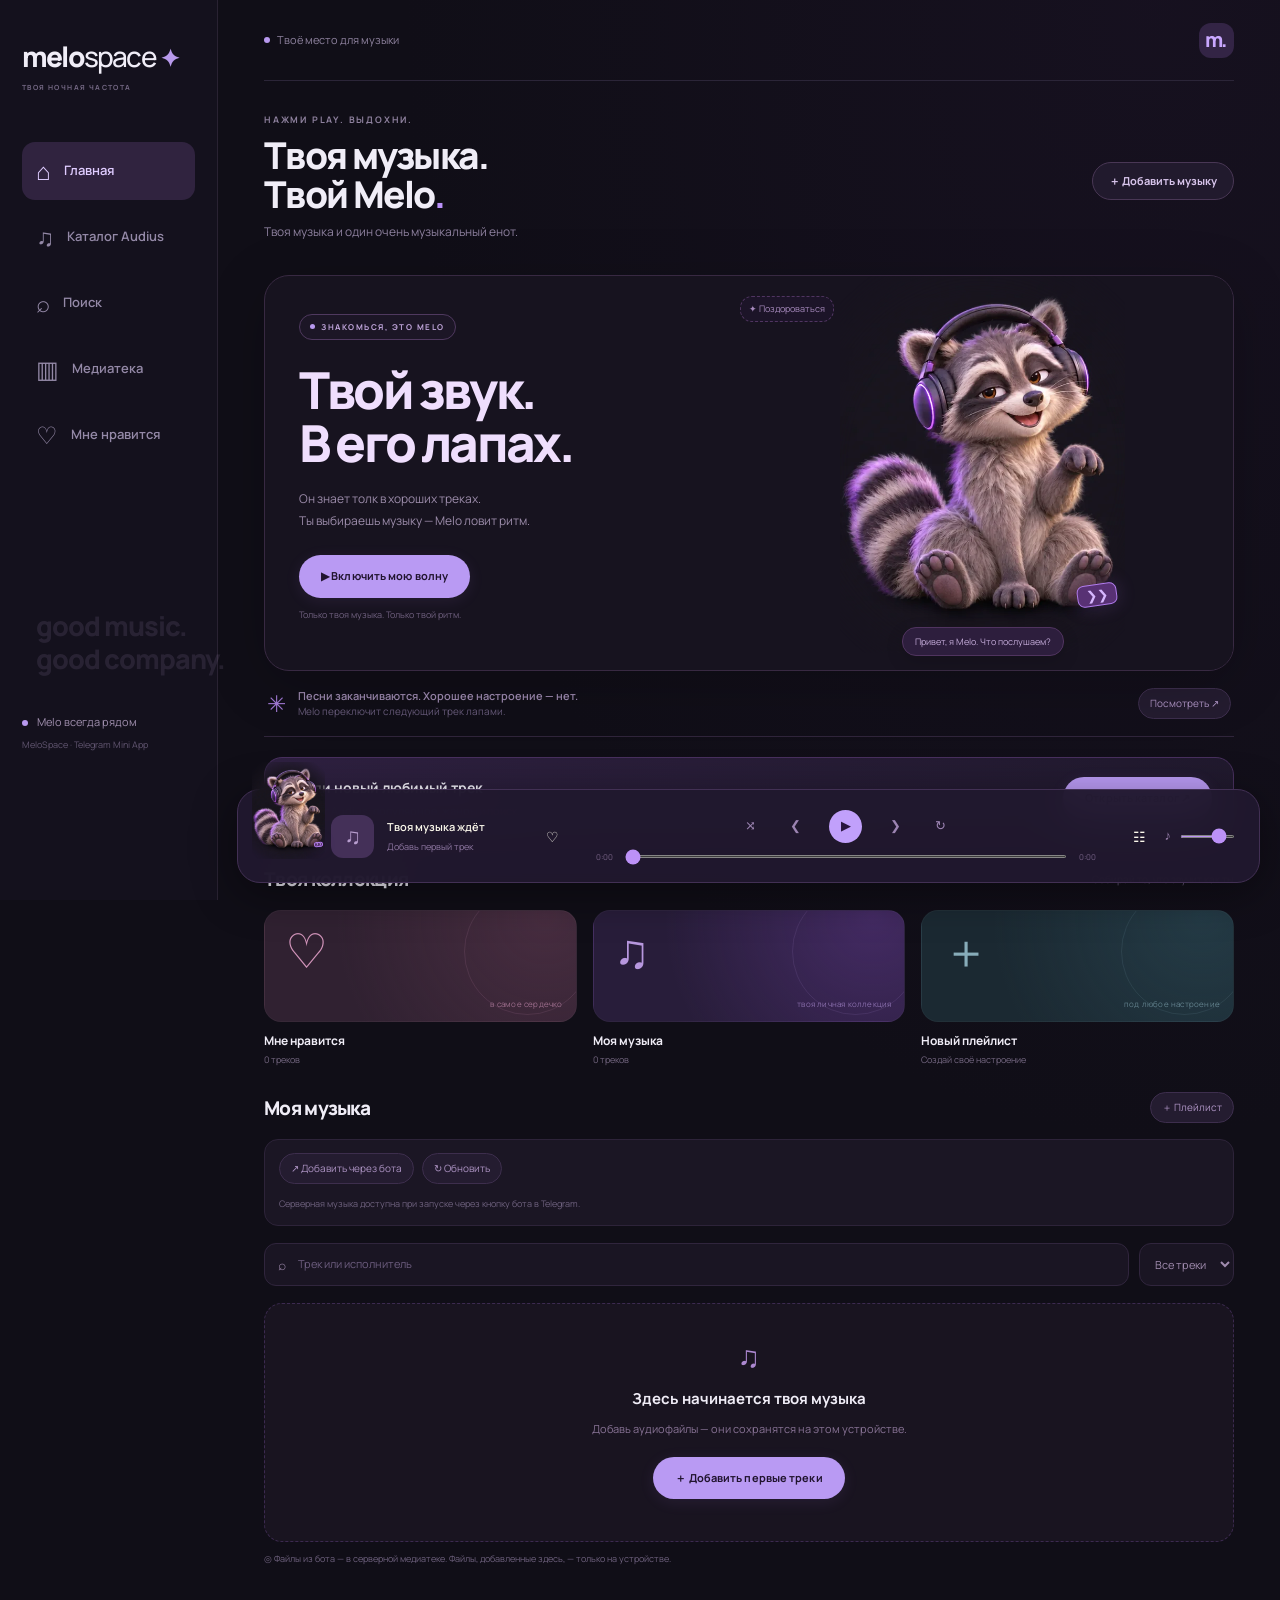
==== commit 77adf3cd: "Add public Audius catalogue with search, genres and streaming queue" ====
--- a/index.html
+++ b/index.html
@@ -1,10 +1,10 @@
-<!doctype html><html lang="ru"><head><meta charset="UTF-8"><meta name="viewport" content="width=device-width, initial-scale=1, viewport-fit=cover"><meta name="theme-color" content="#100e17"><title>MeloSpace — музыка с Melo</title><link rel="stylesheet" href="style.css?v=8"><script src="https://telegram.org/js/telegram-web-app.js"></script></head><body>
-<aside class="sidebar"><a class="logo" href="#">melo<span>space</span><i>✦</i></a><div class="label">ТВОЯ НОЧНАЯ ЧАСТОТА</div><nav><button data-view="home" class="selected">⌂ <span>Главная</span></button><button data-view="search">⌕ <span>Поиск</span></button><button data-view="library">▥ <span>Медиатека</span></button><button data-view="favorites">♡ <span>Мне нравится</span></button></nav><div class="side-bottom"><span class="status-dot"></span> Melo всегда рядом<br><small>MeloSpace · Telegram Mini App</small></div></aside>
+<!doctype html><html lang="ru"><head><meta charset="UTF-8"><meta name="viewport" content="width=device-width, initial-scale=1, viewport-fit=cover"><meta name="theme-color" content="#100e17"><title>MeloSpace — музыка с Melo</title><link rel="stylesheet" href="style.css?v=10"><script src="https://telegram.org/js/telegram-web-app.js"></script></head><body>
+<aside class="sidebar"><a class="logo" href="#">melo<span>space</span><i>✦</i></a><div class="label">ТВОЯ НОЧНАЯ ЧАСТОТА</div><nav><button data-view="home" class="selected">⌂ <span>Главная</span></button><button data-view="catalog">♫ <span>Каталог Audius</span></button><button data-view="search">⌕ <span>Поиск</span></button><button data-view="library">▥ <span>Медиатека</span></button><button data-view="favorites">♡ <span>Мне нравится</span></button></nav><div class="side-bottom"><span class="status-dot"></span> Melo всегда рядом<br><small>MeloSpace · Telegram Mini App</small></div></aside>
 <main><header><div class="breadcrumb"><span class="header-dot"></span> Твоё место для музыки</div><div class="avatar" title="MeloSpace">m.</div></header><section class="intro"><div><div class="label">НАЖМИ PLAY. ВЫДОХНИ.</div><h1 id="heading">Твоя музыка.<br>Твой Melo<span>.</span></h1><p id="subtitle">Твоя музыка и один очень музыкальный енот.</p></div><label class="upload file-picker">＋ Добавить музыку<input type="file" id="files" data-audio-input multiple aria-label="Добавить аудиофайлы"></label></section>
 <section id="home"><div class="hero"><div class="hero-copy"><span class="pill"><span class="live-dot"></span> ЗНАКОМЬСЯ, ЭТО MELO</span><h2>Твой звук.<br>В его лапах.</h2><p>Он знает толк в хороших треках.<br>Ты выбираешь музыку — Melo ловит ритм.</p><button id="wave" class="primary">▶ Включить мою волну</button><small>Только твоя музыка. Только твой ритм.</small></div><div class="melo-scene"><div class="scene-orbit orbit-one"></div><div class="scene-orbit orbit-two"></div><div class="melo-3d-stage"><div class="melo-3d-sprite" role="img" aria-label="Melo — пушистый 3D-енот в фиолетовых наушниках"></div><span class="melo-touch-key" aria-hidden="true">❯❯</span></div>
-<div class="melo-speech" id="meloSpeech" role="status">Привет, я Melo. Что послушаем?</div><button class="meet-melo" id="meetMelo" aria-label="Познакомиться с Melo">✦ Поздороваться</button></div></div><div class="melo-tip"><span>✳</span><p><b>Песни заканчиваются. Хорошее настроение — нет.</b> Melo переключит следующий трек лапами.</p><button id="demoMelo" class="text-btn">Посмотреть ↗</button></div><div class="section-heading"><h2>Твоя коллекция</h2><span>Собирай то, что звучит как ты</span></div><div class="collections"><button class="collection pink" data-view="favorites"><div class="art"><span>♡</span><i>в самое сердечко</i></div><b>Мне нравится</b><small id="favCount">0 треков</small></button><button class="collection purple" data-view="library"><div class="art"><span>♫</span><i>твоя личная коллекция</i></div><b>Моя музыка</b><small id="totalCount">0 треков</small></button><button class="collection green" id="playlistNew"><div class="art"><span>＋</span><i>под любое настроение</i></div><b>Новый плейлист</b><small>Создай своё настроение</small></button></div></section>
-<section class="music-section"><div class="section-heading"><h2 id="listHeading">Моя музыка</h2><button id="newPlaylist" class="text-btn">＋ Плейлист</button></div><div class="cloud-tools"><button id="botUpload" class="text-btn">↗ Добавить через бота</button> <button id="cloudRefresh" class="text-btn">↻ Обновить</button><button id="cloudImport" class="text-btn" hidden>Перенести старые коллекции с устройства</button><p id="cloudStatus" class="local-note" role="status">Подключаем серверную медиатеку…</p></div><div class="filters"><div class="search-box">⌕ <input id="search" type="search" placeholder="Трек или исполнитель" aria-label="Поиск музыки"></div><select id="filter" aria-label="Выбрать плейлист"><option value="all">Все треки</option></select></div><div id="tracks"></div><div id="empty" class="empty"><div>♫</div><h3>Здесь начинается твоя музыка</h3><p>Добавь аудиофайлы — они сохранятся на этом устройстве.<br>Любимые треки будут ждать тебя при следующем входе.</p><label id="emptyUpload" class="primary file-picker">＋ Добавить первые треки<input type="file" id="emptyFiles" data-audio-input multiple aria-label="Добавить первые аудиофайлы"></label></div><p class="local-note">◎ Файлы из бота — в серверной медиатеке. Файлы, добавленные здесь, — только на устройстве.</p></section></main>
+<div class="melo-speech" id="meloSpeech" role="status">Привет, я Melo. Что послушаем?</div><button class="meet-melo" id="meetMelo" aria-label="Познакомиться с Melo">✦ Поздороваться</button></div></div><div class="melo-tip"><span>✳</span><p><b>Песни заканчиваются. Хорошее настроение — нет.</b> Melo переключит следующий трек лапами.</p><button id="demoMelo" class="text-btn">Посмотреть ↗</button></div><div class="catalog-invite"><div><b>Найди новый любимый трек</b><p>Каталог Audius: популярное, жанры и поиск.</p></div><button data-view="catalog" class="primary">Открыть каталог ↗</button></div><div class="section-heading"><h2>Твоя коллекция</h2><span>Собирай то, что звучит как ты</span></div><div class="collections"><button class="collection pink" data-view="favorites"><div class="art"><span>♡</span><i>в самое сердечко</i></div><b>Мне нравится</b><small id="favCount">0 треков</small></button><button class="collection purple" data-view="library"><div class="art"><span>♫</span><i>твоя личная коллекция</i></div><b>Моя музыка</b><small id="totalCount">0 треков</small></button><button class="collection green" id="playlistNew"><div class="art"><span>＋</span><i>под любое настроение</i></div><b>Новый плейлист</b><small>Создай своё настроение</small></button></div></section>
+<section id="catalog" hidden><div class="section-heading"><h2>Каталог Audius</h2><a class="audius-source" href="https://audius.co/" target="_blank" rel="noopener noreferrer">Музыка от Audius ↗</a></div><div class="filters"><div class="search-box">⌕ <input id="catalogSearch" type="search" placeholder="Название трека или исполнитель" aria-label="Поиск по каталогу Audius" maxlength="200"></div><select id="catalogGenre" aria-label="Жанр Audius"><option value="">Все жанры</option><option>Electronic</option><option>Hip-Hop/Rap</option><option>Pop</option><option>Rock</option><option>Ambient</option><option>House</option><option>Techno</option><option>Dubstep</option><option>Jazz</option><option>Classical</option></select></div><p id="catalogStatus" role="status" class="local-note">Популярные треки и поиск по Audius.</p><div id="catalogTracks"></div><div class="catalog-actions"><button id="catalogMore" class="text-btn" hidden>Показать ещё</button><button id="catalogRetry" class="text-btn" hidden>Повторить</button></div><p class="local-note">Каталог Audius отличается от Яндекс Музыки и VK. Доступность зависит от автора и сервиса. Аудио воспроизводится с Audius.</p></section><section class="music-section"><div class="section-heading"><h2 id="listHeading">Моя музыка</h2><button id="newPlaylist" class="text-btn">＋ Плейлист</button></div><div class="cloud-tools"><button id="botUpload" class="text-btn">↗ Добавить через бота</button> <button id="cloudRefresh" class="text-btn">↻ Обновить</button><button id="cloudImport" class="text-btn" hidden>Перенести старые коллекции с устройства</button><p id="cloudStatus" class="local-note" role="status">Подключаем серверную медиатеку…</p></div><div class="filters"><div class="search-box">⌕ <input id="search" type="search" placeholder="Трек или исполнитель" aria-label="Поиск музыки"></div><select id="filter" aria-label="Выбрать плейлист"><option value="all">Все треки</option></select></div><div id="tracks"></div><div id="empty" class="empty"><div>♫</div><h3>Здесь начинается твоя музыка</h3><p>Добавь аудиофайлы — они сохранятся на этом устройстве.<br>Любимые треки будут ждать тебя при следующем входе.</p><label id="emptyUpload" class="primary file-picker">＋ Добавить первые треки<input type="file" id="emptyFiles" data-audio-input multiple aria-label="Добавить первые аудиофайлы"></label></div><p class="local-note">◎ Файлы из бота — в серверной медиатеке. Файлы, добавленные здесь, — только на устройстве.</p></section></main>
 <footer class="player"><div class="player-melo" aria-hidden="true"><div class="melo-3d-stage"><div class="melo-3d-sprite" role="img" aria-label="Melo — пушистый 3D-енот в фиолетовых наушниках"></div><span class="melo-touch-key" aria-hidden="true">❯❯</span></div>
 </div><button id="nowCover" class="now-cover" aria-label="Открыть очередь">♫</button><div class="now-meta"><b id="nowTitle">Твоя музыка ждёт</b><small id="nowArtist">Добавь первый трек</small></div><button id="nowFav" aria-label="В избранное">♡</button><div class="playback"><div class="controls"><button id="shuffle" aria-label="Случайный порядок" aria-pressed="false">⤨</button><button id="prev" aria-label="Предыдущий трек">❮</button><button class="play" id="play" aria-label="Воспроизвести">▶</button><button id="next" aria-label="Следующий трек">❯</button><button id="repeat" aria-label="Повтор трека" aria-pressed="false">↻</button></div><div class="timeline"><span id="elapsed">0:00</span><input id="seek" type="range" min="0" max="1000" value="0" aria-label="Перемотка"><span id="duration">0:00</span></div></div><button id="queueBtn" aria-label="Очередь">☷</button><label class="volume">♪ <input id="volume" type="range" min="0" max="1" step="0.01" value="0.8" aria-label="Громкость"></label><audio id="audio" preload="metadata"></audio></footer>
-<nav class="mobile-nav"><button data-view="home" class="selected">⌂<small>Главная</small></button><button data-view="search">⌕<small>Поиск</small></button><button data-view="library">▥<small>Медиатека</small></button><button data-view="favorites">♡<small>Любимое</small></button></nav>
-<dialog id="playlistDialog"><form id="playlistForm"><button type="button" class="close" data-close="playlistDialog" aria-label="Закрыть">×</button><span class="label">ТВОЁ НАСТРОЕНИЕ</span><h2>Новый плейлист</h2><input id="playlistName" placeholder="Например, Ночные прогулки" maxlength="60" required><button class="primary">Создать плейлист</button></form></dialog><dialog id="queueDialog"><button class="close" data-close="queueDialog" aria-label="Закрыть">×</button><h2>Далее в очереди</h2><div id="queueList"></div></dialog><div id="meloAnnouncement" class="sr-only" role="status" aria-live="polite"></div><div id="toast" role="status" hidden></div><script src="melo.js?v=8"></script><script src="app.js?v=8"></script></body></html>
+<nav class="mobile-nav"><button data-view="home" class="selected">⌂<small>Главная</small></button><button data-view="search">⌕<small>Каталог</small></button><button data-view="library">▥<small>Медиатека</small></button><button data-view="favorites">♡<small>Любимое</small></button></nav>
+<dialog id="playlistDialog"><form id="playlistForm"><button type="button" class="close" data-close="playlistDialog" aria-label="Закрыть">×</button><span class="label">ТВОЁ НАСТРОЕНИЕ</span><h2>Новый плейлист</h2><input id="playlistName" placeholder="Например, Ночные прогулки" maxlength="60" required><button class="primary">Создать плейлист</button></form></dialog><dialog id="queueDialog"><button class="close" data-close="queueDialog" aria-label="Закрыть">×</button><h2>Далее в очереди</h2><div id="queueList"></div></dialog><div id="meloAnnouncement" class="sr-only" role="status" aria-live="polite"></div><div id="toast" role="status" hidden></div><script src="melo.js?v=9"></script><script src="audius.js?v=10"></script><script src="app.js?v=10"></script></body></html>
--- a/style.css
+++ b/style.css
@@ -20,3 +20,4 @@
 .melo-3d-sprite{overflow:hidden;background-position:0 0!important;animation:none!important}.melo-switching .melo-3d-sprite{animation:none!important;background-position:0 0!important}.melo-motion-canvas{position:absolute;inset:0;width:100%;height:100%;display:none}.melo-3d-sprite.has-motion .melo-motion-canvas{display:block}.melo-greeting .melo-3d-stage{animation:none!important}.melo-greeting .melo-3d-sprite{animation:none!important}.melo-switching .melo-touch-key{animation:melo-key-smooth 1200ms both}.melo-3d-sprite{mask-image:radial-gradient(ellipse 72% 60% at 50% 51%,#000 65%,transparent 100%);-webkit-mask-image:radial-gradient(ellipse 72% 60% at 50% 51%,#000 65%,transparent 100%)}
 @keyframes melo-key-smooth{0%,43%,75%,100%{filter:brightness(1);transform:rotate(-8deg)}50%,64%{filter:brightness(1.7);transform:rotate(-8deg) translateY(3px)}}
 @media(prefers-reduced-motion:reduce){.melo-motion-canvas{display:none!important}.melo-switching .melo-touch-key{animation:none!important}}
+.catalog-invite{margin-top:20px;padding:19px 21px;display:flex;gap:20px;align-items:center;justify-content:space-between;background:linear-gradient(115deg,#2e2040,#20192d);border:1px solid #48305e;border-radius:18px}.catalog-invite b{font-size:14px}.catalog-invite p{margin:5px 0 0;font-size:11px;color:#a28ab8}.catalog-invite .primary{white-space:nowrap}.audius-source{font-size:10px;color:#b89cdb;text-decoration:none;white-space:nowrap}.audius-source:hover{text-decoration:underline}.audius-cover{position:relative;overflow:hidden;isolation:isolate}.audius-cover img{position:absolute;inset:0;width:100%;height:100%;object-fit:cover;z-index:-1;opacity:.65}.catalog-duration{font-size:10px;color:#89719c}.catalog-actions{display:flex;justify-content:center;gap:10px;margin:20px}#catalog{padding-top:6px;min-height:450px}#catalog .track{min-height:61px}#catalogStatus[data-error=true]{color:#d5a6bd}#nowFav:disabled{opacity:.25;cursor:default}@media(max-width:760px){.catalog-invite{padding:15px;gap:10px;align-items:flex-start}.catalog-invite b{font-size:12px}.catalog-invite p{font-size:9px;max-width:150px}.catalog-invite .primary{font-size:9px;padding:10px 12px}.audius-source{font-size:8px}.catalog-duration{font-size:9px}#catalog .filters{flex-wrap:wrap}#catalog .search-box{min-width:180px}#catalog .section-heading h2{font-size:18px}.mobile-nav button{font-size:21px}}
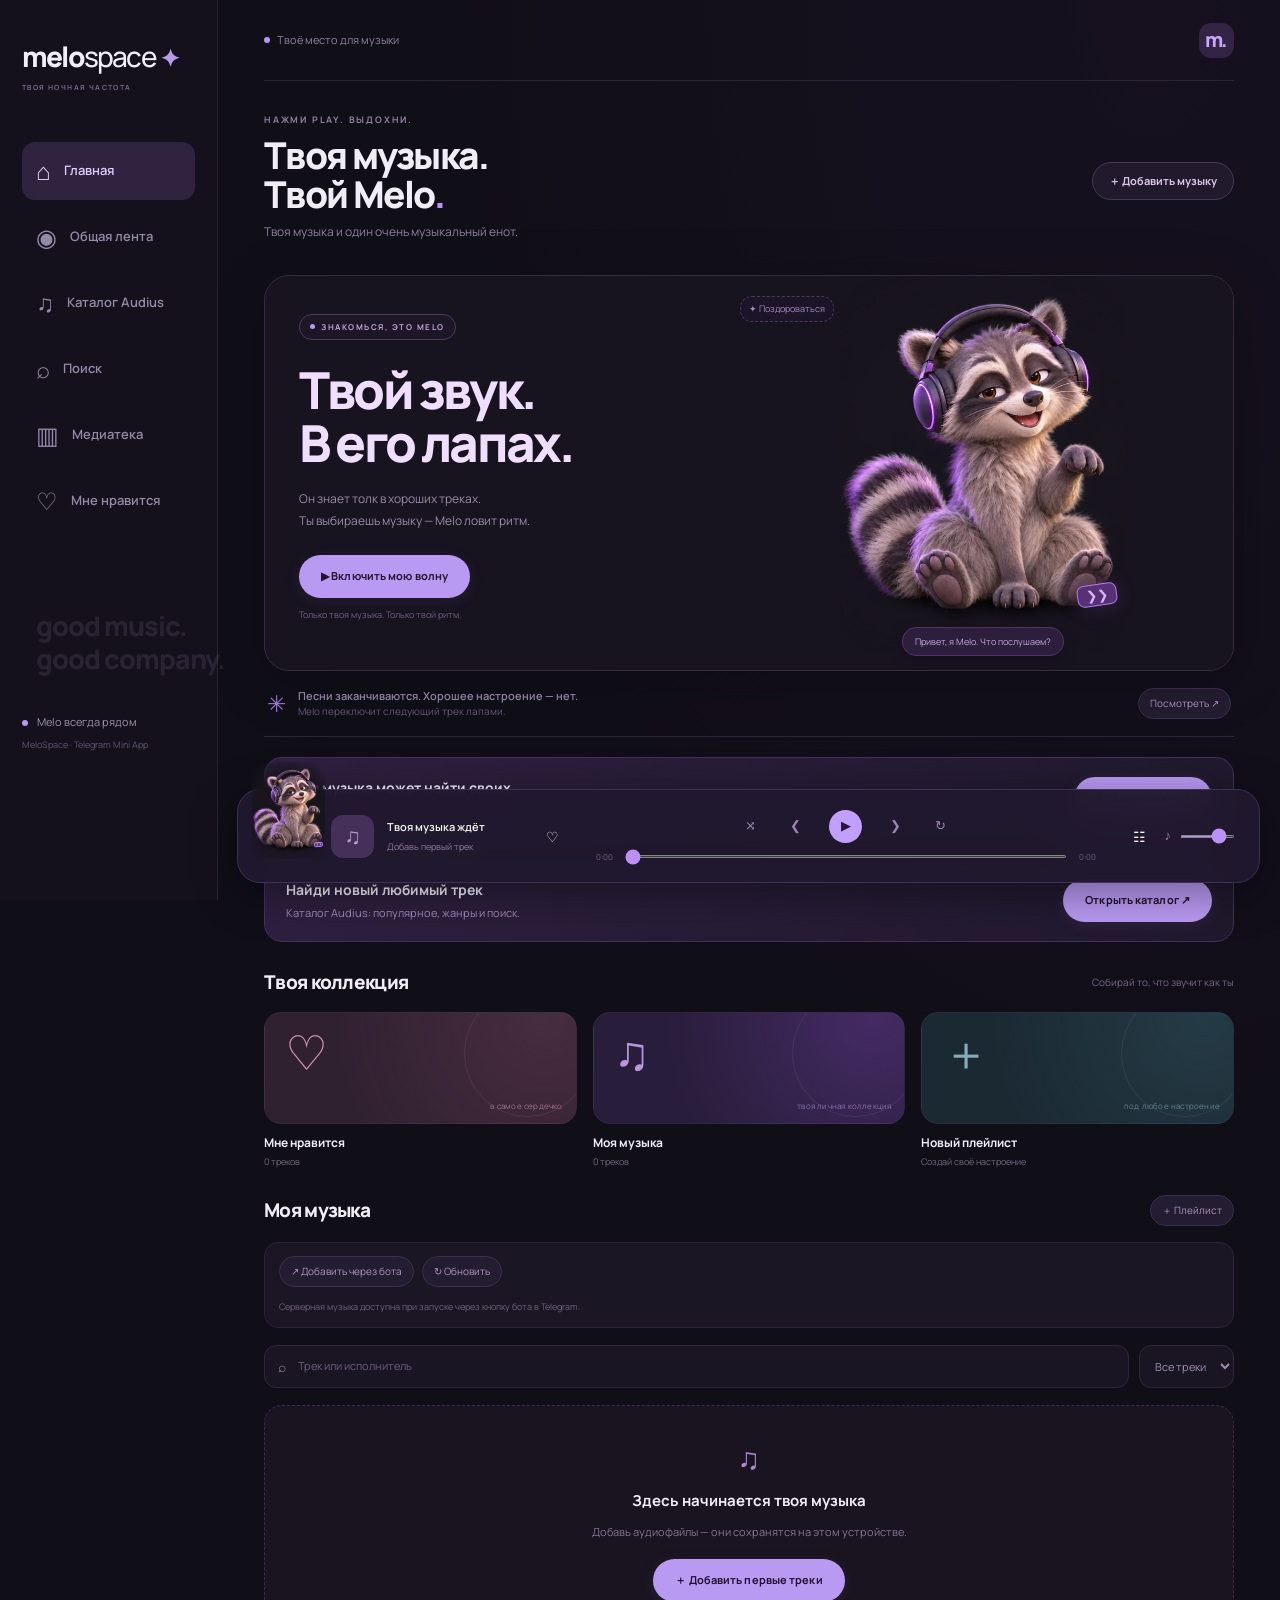
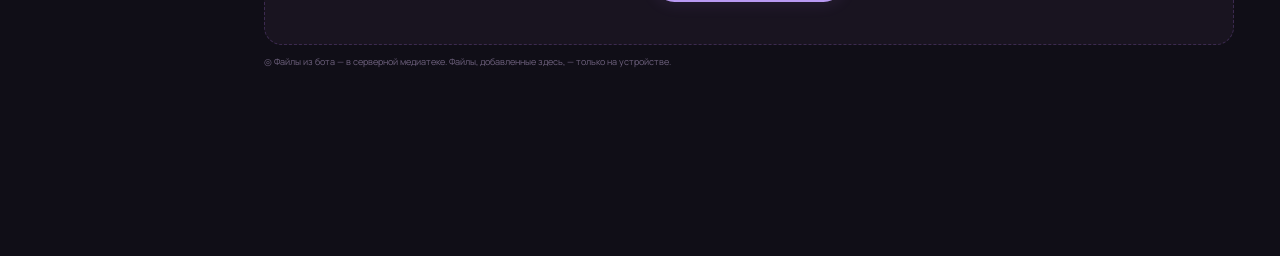
==== commit d2962062: "Add opt-in public music feed with likes, comments, reposts and reporting" ====
--- a/index.html
+++ b/index.html
@@ -1,10 +1,12 @@
-<!doctype html><html lang="ru"><head><meta charset="UTF-8"><meta name="viewport" content="width=device-width, initial-scale=1, viewport-fit=cover"><meta name="theme-color" content="#100e17"><title>MeloSpace — музыка с Melo</title><link rel="stylesheet" href="style.css?v=10"><script src="https://telegram.org/js/telegram-web-app.js"></script></head><body>
-<aside class="sidebar"><a class="logo" href="#">melo<span>space</span><i>✦</i></a><div class="label">ТВОЯ НОЧНАЯ ЧАСТОТА</div><nav><button data-view="home" class="selected">⌂ <span>Главная</span></button><button data-view="catalog">♫ <span>Каталог Audius</span></button><button data-view="search">⌕ <span>Поиск</span></button><button data-view="library">▥ <span>Медиатека</span></button><button data-view="favorites">♡ <span>Мне нравится</span></button></nav><div class="side-bottom"><span class="status-dot"></span> Melo всегда рядом<br><small>MeloSpace · Telegram Mini App</small></div></aside>
+<!doctype html><html lang="ru"><head><meta charset="UTF-8"><meta name="viewport" content="width=device-width, initial-scale=1, viewport-fit=cover"><meta name="theme-color" content="#100e17"><title>MeloSpace — музыка с Melo</title><link rel="stylesheet" href="style.css?v=12"><script src="https://telegram.org/js/telegram-web-app.js"></script></head><body>
+<aside class="sidebar"><a class="logo" href="#">melo<span>space</span><i>✦</i></a><div class="label">ТВОЯ НОЧНАЯ ЧАСТОТА</div><nav><button data-view="home" class="selected">⌂ <span>Главная</span></button><button data-view="feed">◉ <span>Общая лента</span></button><button data-view="catalog">♫ <span>Каталог Audius</span></button><button data-view="search">⌕ <span>Поиск</span></button><button data-view="library">▥ <span>Медиатека</span></button><button data-view="favorites">♡ <span>Мне нравится</span></button></nav><div class="side-bottom"><span class="status-dot"></span> Melo всегда рядом<br><small>MeloSpace · Telegram Mini App</small></div></aside>
 <main><header><div class="breadcrumb"><span class="header-dot"></span> Твоё место для музыки</div><div class="avatar" title="MeloSpace">m.</div></header><section class="intro"><div><div class="label">НАЖМИ PLAY. ВЫДОХНИ.</div><h1 id="heading">Твоя музыка.<br>Твой Melo<span>.</span></h1><p id="subtitle">Твоя музыка и один очень музыкальный енот.</p></div><label class="upload file-picker">＋ Добавить музыку<input type="file" id="files" data-audio-input multiple aria-label="Добавить аудиофайлы"></label></section>
 <section id="home"><div class="hero"><div class="hero-copy"><span class="pill"><span class="live-dot"></span> ЗНАКОМЬСЯ, ЭТО MELO</span><h2>Твой звук.<br>В его лапах.</h2><p>Он знает толк в хороших треках.<br>Ты выбираешь музыку — Melo ловит ритм.</p><button id="wave" class="primary">▶ Включить мою волну</button><small>Только твоя музыка. Только твой ритм.</small></div><div class="melo-scene"><div class="scene-orbit orbit-one"></div><div class="scene-orbit orbit-two"></div><div class="melo-3d-stage"><div class="melo-3d-sprite" role="img" aria-label="Melo — пушистый 3D-енот в фиолетовых наушниках"></div><span class="melo-touch-key" aria-hidden="true">❯❯</span></div>
-<div class="melo-speech" id="meloSpeech" role="status">Привет, я Melo. Что послушаем?</div><button class="meet-melo" id="meetMelo" aria-label="Познакомиться с Melo">✦ Поздороваться</button></div></div><div class="melo-tip"><span>✳</span><p><b>Песни заканчиваются. Хорошее настроение — нет.</b> Melo переключит следующий трек лапами.</p><button id="demoMelo" class="text-btn">Посмотреть ↗</button></div><div class="catalog-invite"><div><b>Найди новый любимый трек</b><p>Каталог Audius: популярное, жанры и поиск.</p></div><button data-view="catalog" class="primary">Открыть каталог ↗</button></div><div class="section-heading"><h2>Твоя коллекция</h2><span>Собирай то, что звучит как ты</span></div><div class="collections"><button class="collection pink" data-view="favorites"><div class="art"><span>♡</span><i>в самое сердечко</i></div><b>Мне нравится</b><small id="favCount">0 треков</small></button><button class="collection purple" data-view="library"><div class="art"><span>♫</span><i>твоя личная коллекция</i></div><b>Моя музыка</b><small id="totalCount">0 треков</small></button><button class="collection green" id="playlistNew"><div class="art"><span>＋</span><i>под любое настроение</i></div><b>Новый плейлист</b><small>Создай своё настроение</small></button></div></section>
-<section id="catalog" hidden><div class="section-heading"><h2>Каталог Audius</h2><a class="audius-source" href="https://audius.co/" target="_blank" rel="noopener noreferrer">Музыка от Audius ↗</a></div><div class="filters"><div class="search-box">⌕ <input id="catalogSearch" type="search" placeholder="Название трека или исполнитель" aria-label="Поиск по каталогу Audius" maxlength="200"></div><select id="catalogGenre" aria-label="Жанр Audius"><option value="">Все жанры</option><option>Electronic</option><option>Hip-Hop/Rap</option><option>Pop</option><option>Rock</option><option>Ambient</option><option>House</option><option>Techno</option><option>Dubstep</option><option>Jazz</option><option>Classical</option></select></div><p id="catalogStatus" role="status" class="local-note">Популярные треки и поиск по Audius.</p><div id="catalogTracks"></div><div class="catalog-actions"><button id="catalogMore" class="text-btn" hidden>Показать ещё</button><button id="catalogRetry" class="text-btn" hidden>Повторить</button></div><p class="local-note">Каталог Audius отличается от Яндекс Музыки и VK. Доступность зависит от автора и сервиса. Аудио воспроизводится с Audius.</p></section><section class="music-section"><div class="section-heading"><h2 id="listHeading">Моя музыка</h2><button id="newPlaylist" class="text-btn">＋ Плейлист</button></div><div class="cloud-tools"><button id="botUpload" class="text-btn">↗ Добавить через бота</button> <button id="cloudRefresh" class="text-btn">↻ Обновить</button><button id="cloudImport" class="text-btn" hidden>Перенести старые коллекции с устройства</button><p id="cloudStatus" class="local-note" role="status">Подключаем серверную медиатеку…</p></div><div class="filters"><div class="search-box">⌕ <input id="search" type="search" placeholder="Трек или исполнитель" aria-label="Поиск музыки"></div><select id="filter" aria-label="Выбрать плейлист"><option value="all">Все треки</option></select></div><div id="tracks"></div><div id="empty" class="empty"><div>♫</div><h3>Здесь начинается твоя музыка</h3><p>Добавь аудиофайлы — они сохранятся на этом устройстве.<br>Любимые треки будут ждать тебя при следующем входе.</p><label id="emptyUpload" class="primary file-picker">＋ Добавить первые треки<input type="file" id="emptyFiles" data-audio-input multiple aria-label="Добавить первые аудиофайлы"></label></div><p class="local-note">◎ Файлы из бота — в серверной медиатеке. Файлы, добавленные здесь, — только на устройстве.</p></section></main>
+<div class="melo-speech" id="meloSpeech" role="status">Привет, я Melo. Что послушаем?</div><button class="meet-melo" id="meetMelo" aria-label="Познакомиться с Melo">✦ Поздороваться</button></div></div><div class="melo-tip"><span>✳</span><p><b>Песни заканчиваются. Хорошее настроение — нет.</b> Melo переключит следующий трек лапами.</p><button id="demoMelo" class="text-btn">Посмотреть ↗</button></div><div class="catalog-invite"><div><b>Твоя музыка может найти своих</b><p>Публикуй свои треки, обсуждай и делись.</p></div><button data-view="feed" class="primary">В общую ленту ↗</button></div><div class="catalog-invite"><div><b>Найди новый любимый трек</b><p>Каталог Audius: популярное, жанры и поиск.</p></div><button data-view="catalog" class="primary">Открыть каталог ↗</button></div><div class="section-heading"><h2>Твоя коллекция</h2><span>Собирай то, что звучит как ты</span></div><div class="collections"><button class="collection pink" data-view="favorites"><div class="art"><span>♡</span><i>в самое сердечко</i></div><b>Мне нравится</b><small id="favCount">0 треков</small></button><button class="collection purple" data-view="library"><div class="art"><span>♫</span><i>твоя личная коллекция</i></div><b>Моя музыка</b><small id="totalCount">0 треков</small></button><button class="collection green" id="playlistNew"><div class="art"><span>＋</span><i>под любое настроение</i></div><b>Новый плейлист</b><small>Создай своё настроение</small></button></div></section>
+<section id="socialFeed" hidden><div class="section-heading"><h2>Музыка сообщества</h2><button id="feedRefresh" class="text-btn">↻ Обновить</button></div><p id="feedStatus" class="local-note" role="status">Треки пользователей MeloSpace.</p><div id="feedPosts"></div><button id="feedMore" class="text-btn" hidden>Показать ещё</button></section><section id="catalog" hidden><div class="section-heading"><h2>Каталог Audius</h2><a class="audius-source" href="https://audius.co/" target="_blank" rel="noopener noreferrer">Музыка от Audius ↗</a></div><div class="filters"><div class="search-box">⌕ <input id="catalogSearch" type="search" placeholder="Название трека или исполнитель" aria-label="Поиск по каталогу Audius" maxlength="200"></div><select id="catalogGenre" aria-label="Жанр Audius"><option value="">Все жанры</option><option>Electronic</option><option>Hip-Hop/Rap</option><option>Pop</option><option>Rock</option><option>Ambient</option><option>House</option><option>Techno</option><option>Dubstep</option><option>Jazz</option><option>Classical</option></select></div><p id="catalogStatus" role="status" class="local-note">Популярные треки и поиск по Audius.</p><div id="catalogTracks"></div><div class="catalog-actions"><button id="catalogMore" class="text-btn" hidden>Показать ещё</button><button id="catalogRetry" class="text-btn" hidden>Повторить</button></div><p class="local-note">Каталог Audius отличается от Яндекс Музыки и VK. Доступность зависит от автора и сервиса. Аудио воспроизводится с Audius.</p></section><section class="music-section"><div class="section-heading"><h2 id="listHeading">Моя музыка</h2><button id="newPlaylist" class="text-btn">＋ Плейлист</button></div><div class="cloud-tools"><button id="botUpload" class="text-btn">↗ Добавить через бота</button> <button id="cloudRefresh" class="text-btn">↻ Обновить</button><button id="cloudImport" class="text-btn" hidden>Перенести старые коллекции с устройства</button><p id="cloudStatus" class="local-note" role="status">Подключаем серверную медиатеку…</p></div><div class="filters"><div class="search-box">⌕ <input id="search" type="search" placeholder="Трек или исполнитель" aria-label="Поиск музыки"></div><select id="filter" aria-label="Выбрать плейлист"><option value="all">Все треки</option></select></div><div id="tracks"></div><div id="empty" class="empty"><div>♫</div><h3>Здесь начинается твоя музыка</h3><p>Добавь аудиофайлы — они сохранятся на этом устройстве.<br>Любимые треки будут ждать тебя при следующем входе.</p><label id="emptyUpload" class="primary file-picker">＋ Добавить первые треки<input type="file" id="emptyFiles" data-audio-input multiple aria-label="Добавить первые аудиофайлы"></label></div><p class="local-note">◎ Файлы из бота — в серверной медиатеке. Файлы, добавленные здесь, — только на устройстве.</p></section></main>
 <footer class="player"><div class="player-melo" aria-hidden="true"><div class="melo-3d-stage"><div class="melo-3d-sprite" role="img" aria-label="Melo — пушистый 3D-енот в фиолетовых наушниках"></div><span class="melo-touch-key" aria-hidden="true">❯❯</span></div>
 </div><button id="nowCover" class="now-cover" aria-label="Открыть очередь">♫</button><div class="now-meta"><b id="nowTitle">Твоя музыка ждёт</b><small id="nowArtist">Добавь первый трек</small></div><button id="nowFav" aria-label="В избранное">♡</button><div class="playback"><div class="controls"><button id="shuffle" aria-label="Случайный порядок" aria-pressed="false">⤨</button><button id="prev" aria-label="Предыдущий трек">❮</button><button class="play" id="play" aria-label="Воспроизвести">▶</button><button id="next" aria-label="Следующий трек">❯</button><button id="repeat" aria-label="Повтор трека" aria-pressed="false">↻</button></div><div class="timeline"><span id="elapsed">0:00</span><input id="seek" type="range" min="0" max="1000" value="0" aria-label="Перемотка"><span id="duration">0:00</span></div></div><button id="queueBtn" aria-label="Очередь">☷</button><label class="volume">♪ <input id="volume" type="range" min="0" max="1" step="0.01" value="0.8" aria-label="Громкость"></label><audio id="audio" preload="metadata"></audio></footer>
-<nav class="mobile-nav"><button data-view="home" class="selected">⌂<small>Главная</small></button><button data-view="search">⌕<small>Каталог</small></button><button data-view="library">▥<small>Медиатека</small></button><button data-view="favorites">♡<small>Любимое</small></button></nav>
-<dialog id="playlistDialog"><form id="playlistForm"><button type="button" class="close" data-close="playlistDialog" aria-label="Закрыть">×</button><span class="label">ТВОЁ НАСТРОЕНИЕ</span><h2>Новый плейлист</h2><input id="playlistName" placeholder="Например, Ночные прогулки" maxlength="60" required><button class="primary">Создать плейлист</button></form></dialog><dialog id="queueDialog"><button class="close" data-close="queueDialog" aria-label="Закрыть">×</button><h2>Далее в очереди</h2><div id="queueList"></div></dialog><div id="meloAnnouncement" class="sr-only" role="status" aria-live="polite"></div><div id="toast" role="status" hidden></div><script src="melo.js?v=9"></script><script src="audius.js?v=10"></script><script src="app.js?v=10"></script></body></html>
+<nav class="mobile-nav"><button data-view="home" class="selected">⌂<small>Главная</small></button><button data-view="feed">◉<small>Лента</small></button><button data-view="library">▥<small>Медиатека</small></button><button data-view="favorites">♡<small>Любимое</small></button></nav>
+<dialog id="playlistDialog"><form id="playlistForm"><button type="button" class="close" data-close="playlistDialog" aria-label="Закрыть">×</button><span class="label">ТВОЁ НАСТРОЕНИЕ</span><h2>Новый плейлист</h2><input id="playlistName" placeholder="Например, Ночные прогулки" maxlength="60" required><button class="primary">Создать плейлист</button></form></dialog><dialog id="queueDialog"><button class="close" data-close="queueDialog" aria-label="Закрыть">×</button><h2>Далее в очереди</h2><div id="queueList"></div></dialog><dialog id="publishDialog"><button class="close" data-close="publishDialog" aria-label="Закрыть">×</button><form id="publishForm"><h2>Опубликовать трек</h2><p id="publishTitle"></p><p class="local-note">Трек станет доступен всем по ссылке. В публикации будет видно твоё имя из Telegram. Личные загрузки сами в ленту не попадают.</p><textarea id="publishCaption" maxlength="280" placeholder="Расскажи об этом треке" aria-label="Подпись к публикации"></textarea><label class="rights-label"><input id="publishRights" type="checkbox" required> У меня есть права или разрешение на публичное распространение этой записи.</label><button class="primary" type="submit">Опубликовать для всех</button></form></dialog>
+<dialog id="commentsDialog"><button class="close" data-close="commentsDialog" aria-label="Закрыть">×</button><h2>Комментарии</h2><div id="commentsList"></div><button id="commentsMore" class="text-btn" hidden>Ещё комментарии</button><form id="commentForm"><textarea id="commentText" maxlength="500" required placeholder="Твой комментарий" aria-label="Текст комментария"></textarea><button class="primary" type="submit">Отправить</button></form></dialog>
+<dialog id="reportDialog"><button class="close" data-close="reportDialog" aria-label="Закрыть">×</button><form id="reportForm"><h2>Пожаловаться</h2><input id="reportPostId" type="hidden"><textarea id="reportReason" maxlength="500" required placeholder="Нарушение прав, спам или другая причина" aria-label="Причина жалобы"></textarea><button class="primary" type="submit">Отправить жалобу</button></form></dialog><div id="meloAnnouncement" class="sr-only" role="status" aria-live="polite"></div><div id="toast" role="status" hidden></div><script src="melo.js?v=9"></script><script src="audius.js?v=11"></script><script src="social.js?v=12"></script><script src="app.js?v=12"></script></body></html>
--- a/style.css
+++ b/style.css
@@ -21,3 +21,5 @@
 @keyframes melo-key-smooth{0%,43%,75%,100%{filter:brightness(1);transform:rotate(-8deg)}50%,64%{filter:brightness(1.7);transform:rotate(-8deg) translateY(3px)}}
 @media(prefers-reduced-motion:reduce){.melo-motion-canvas{display:none!important}.melo-switching .melo-touch-key{animation:none!important}}
 .catalog-invite{margin-top:20px;padding:19px 21px;display:flex;gap:20px;align-items:center;justify-content:space-between;background:linear-gradient(115deg,#2e2040,#20192d);border:1px solid #48305e;border-radius:18px}.catalog-invite b{font-size:14px}.catalog-invite p{margin:5px 0 0;font-size:11px;color:#a28ab8}.catalog-invite .primary{white-space:nowrap}.audius-source{font-size:10px;color:#b89cdb;text-decoration:none;white-space:nowrap}.audius-source:hover{text-decoration:underline}.audius-cover{position:relative;overflow:hidden;isolation:isolate}.audius-cover img{position:absolute;inset:0;width:100%;height:100%;object-fit:cover;z-index:-1;opacity:.65}.catalog-duration{font-size:10px;color:#89719c}.catalog-actions{display:flex;justify-content:center;gap:10px;margin:20px}#catalog{padding-top:6px;min-height:450px}#catalog .track{min-height:61px}#catalogStatus[data-error=true]{color:#d5a6bd}#nowFav:disabled{opacity:.25;cursor:default}@media(max-width:760px){.catalog-invite{padding:15px;gap:10px;align-items:flex-start}.catalog-invite b{font-size:12px}.catalog-invite p{font-size:9px;max-width:150px}.catalog-invite .primary{font-size:9px;padding:10px 12px}.audius-source{font-size:8px}.catalog-duration{font-size:9px}#catalog .filters{flex-wrap:wrap}#catalog .search-box{min-width:180px}#catalog .section-heading h2{font-size:18px}.mobile-nav button{font-size:21px}}
+.post-card{border:1px solid #3c2b4c;background:#1c1526;border-radius:18px;padding:18px;margin:15px 0}.post-author{font-size:11px;font-weight:700;color:#bca3d1}.post-repost{font-size:9px;color:#887098;display:block;margin-top:4px}.post-caption{font-size:13px;white-space:pre-wrap;overflow-wrap:anywhere}.post-card .track{border:0;padding:12px 0}.post-actions{display:flex;gap:7px;flex-wrap:wrap;padding-top:10px;border-top:1px solid #332440}.post-actions button{font-size:10px}.rights-label{display:flex;align-items:flex-start;gap:9px;font-size:11px;color:#b8a3c8;line-height:1.6;margin:15px 0}.rights-label input{width:auto;margin:4px 0;flex-shrink:0}dialog textarea{display:block;width:100%;background:#150f1e;border:1px solid #453056;color:#e3d3f0;border-radius:12px;padding:12px;font:inherit;font-size:12px;min-height:85px;resize:vertical;margin:15px 0}#commentsList{max-height:40vh;overflow:auto}.comment-item{padding:12px 0;border-bottom:1px solid #3c294c}.comment-item b{font-size:11px;color:#bb9ad4}.comment-item p{font-size:12px;white-space:pre-wrap;overflow-wrap:anywhere;margin:5px 0}#socialFeed{padding-top:5px;min-height:400px}#publishTitle{font-size:13px;color:#d2b8e5}#socialFeed #feedMore{margin-bottom:20px}
+@media(max-width:760px){.post-card{padding:14px}.post-caption{font-size:12px}.post-actions{gap:6px}.post-actions button{font-size:9px}.post-author{font-size:10px}.track .text-btn{padding:5px!important;font-size:12px!important}}
